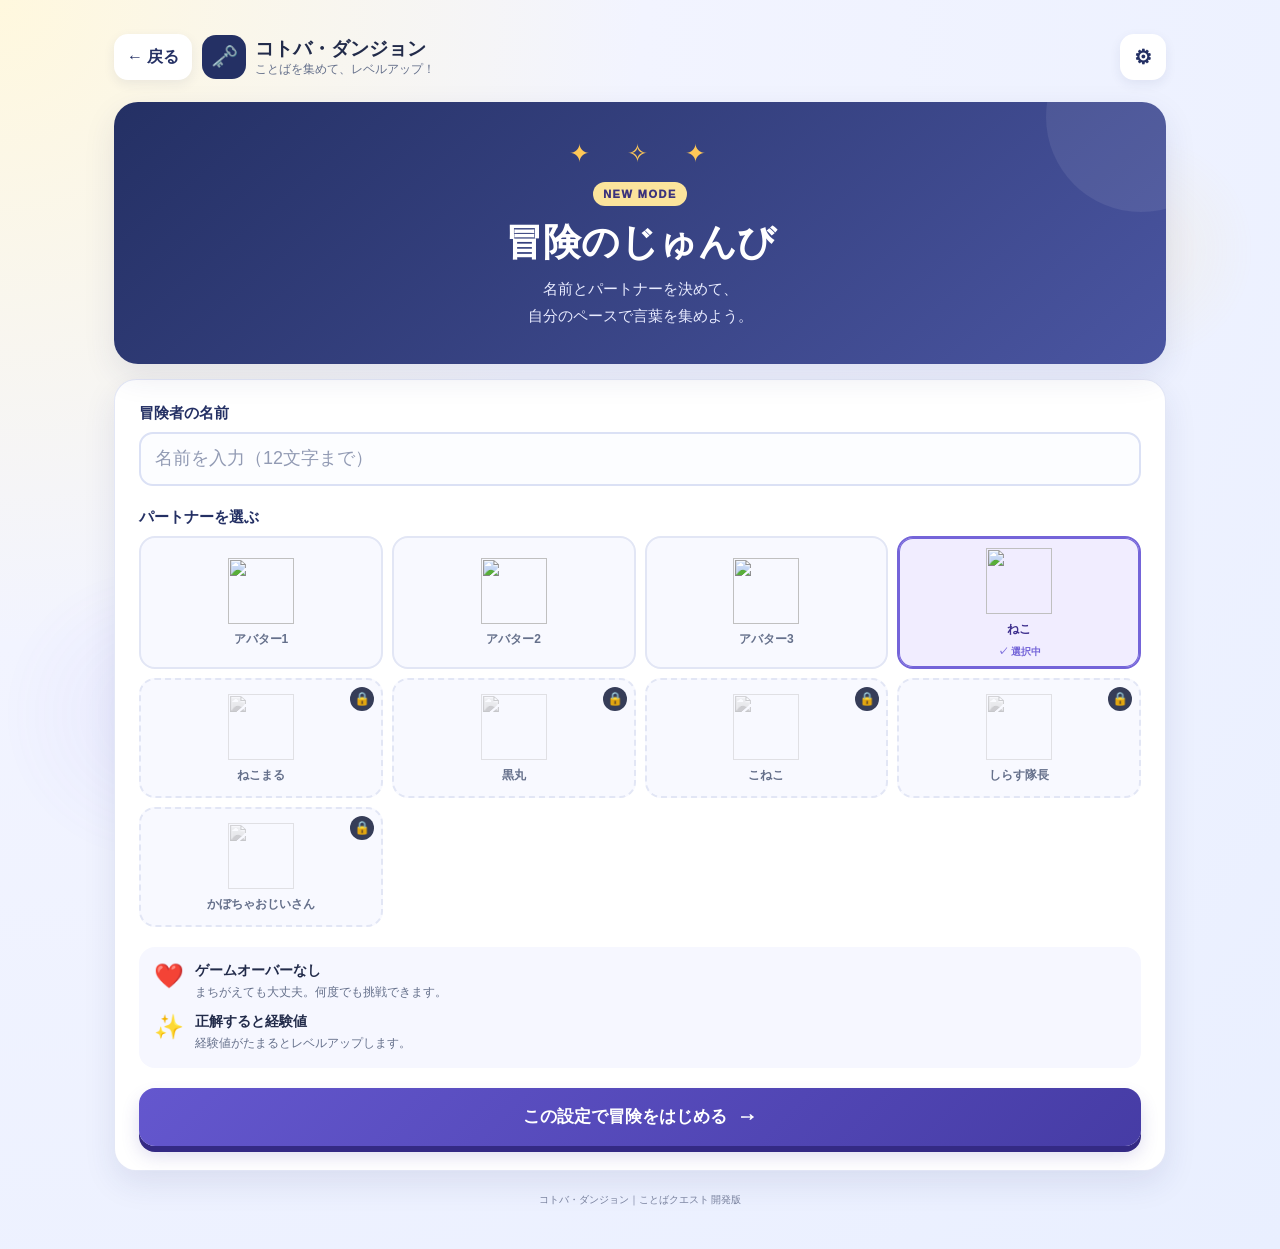
==== kotoba-dungeon.html @ f2257396 "Add files via upload" ====
<!DOCTYPE html>
<html lang="ja">
<head>
  <meta charset="UTF-8">
  <meta name="viewport" content="width=device-width, initial-scale=1, viewport-fit=cover">
  <meta name="theme-color" content="#243064">
  <title>ことばクエスト 開発版｜コトバ・ダンジョン</title>
  <link rel="stylesheet" href="kotoba-dungeon.css?v=74">
  <link rel="stylesheet" href="browser-responsive.css?v=74">
  <link rel="stylesheet" href="daily-streak.css?v=108">
</head>
<body>
</div>

  <main class="kd-app">
    <header class="kd-topbar">
      <button type="button" id="kdBackBtn" class="kd-back" aria-label="メイン画面へ戻る">← 戻る</button>
      <div class="kd-brand"><span class="kd-brand-icon">🗝️</span><div><strong>コトバ・ダンジョン</strong><small>ことばを集めて、レベルアップ！</small></div></div>
      <button type="button" id="kdSettingsTopBtn" class="kd-icon-button" aria-label="ルール設定">⚙</button>
    </header>

    <section id="kdSetupScreen" class="kd-screen" aria-labelledby="kdSetupTitle">
      <div class="kd-hero kd-hero-setup">
        <div class="kd-hero-stars" aria-hidden="true">✦　✧　✦</div>
        <span class="kd-pill">NEW MODE</span>
        <h1 id="kdSetupTitle">冒険のじゅんび</h1>
        <p>名前とパートナーを決めて、<br>自分のペースで言葉を集めよう。</p>
      </div>
      <div class="kd-card">
        <label class="kd-label" for="kdSetupName">冒険者の名前</label>
        <input id="kdSetupName" class="kd-text-input" type="text" maxlength="12" placeholder="名前を入力（12文字まで）" autocomplete="nickname">
        <div class="kd-label kd-label-spaced">パートナーを選ぶ</div>
        <div id="kdSetupAvatars" class="kd-avatar-grid" aria-label="アバター選択"></div>
        <div class="kd-rules-preview">
          <div><span>❤️</span><div><strong>ゲームオーバーなし</strong><small>まちがえても大丈夫。何度でも挑戦できます。</small></div></div>
          <div><span>✨</span><div><strong>正解すると経験値</strong><small>経験値がたまるとレベルアップします。</small></div></div>
        </div>
        <button type="button" id="kdBeginSetupBtn" class="kd-primary-button">この設定で冒険をはじめる <span>→</span></button>
      </div>
    </section>

    <section id="kdHomeScreen" class="kd-screen kd-hidden" aria-labelledby="kdHomeTitle">
      <section class="kd-profile-hero">
        <div class="kd-profile-avatar-wrap"><img id="kdHomeAvatar" class="kd-profile-avatar" alt="選択中のアバター"><span id="kdHomeOutfit" class="kd-avatar-outfit" aria-label="着せ替えなし"></span></div>
        <div class="kd-profile-info">
          <div class="kd-eyebrow">YOUR PARTNER</div>
          <h1 id="kdHomeTitle"><span id="kdHomeName">冒険者</span> さん</h1>
          <div class="kd-level-line"><span class="kd-level-badge" id="kdHomeLevel">Lv.1</span><span id="kdHomeRank" class="kd-rank">ことばのたまご</span></div>
          <div class="kd-exp-label"><span>レベル経験値</span><strong id="kdHomeExpText">0 / 50 EXP</strong></div>
          <div class="kd-exp-track"><div id="kdHomeExpBar" class="kd-exp-bar"></div></div>
          <small class="kd-total-exp">累計経験値 <b id="kdHomeTotalExp">0</b> EXP</small>
        </div>
      </section>

      <section class="kd-collectibles-card" aria-label="メダルとガチャ">
        <div class="kd-medal-summary">
          <div class="kd-medal-emblem" aria-hidden="true">🏅</div>
          <div class="kd-medal-text"><strong>メダル <span id="kdHomeMedals">0</span>枚</strong><small>全問正解で5枚、1問以上正解で1枚、全問不正解は0枚。</small></div>
          <div class="kd-medal-next" id="kdMedalNextText">あと5枚でガチャ！</div>
        </div>
        <div class="kd-medal-progress" aria-label="メダルガチャまでの進み具合">
          <div class="kd-medal-progress-label"><span>🎰 ガチャゲージ</span><strong id="kdMedalProgressLabel">0 / 5 枚</strong></div>
          <div id="kdMedalSlots" class="kd-medal-slots" role="img" aria-label="メダル5枚でガチャ1回">
            <span class="kd-medal-slot" aria-hidden="true">🏅</span><span class="kd-medal-slot" aria-hidden="true">🏅</span><span class="kd-medal-slot" aria-hidden="true">🏅</span><span class="kd-medal-slot" aria-hidden="true">🏅</span><span class="kd-medal-slot" aria-hidden="true">🏅</span>
          </div>
          <small class="kd-medal-progress-note">冒険クリアでメダルを集めよう！5枚で新しい仲間・着せ替えをゲット</small>
        </div>
        <div class="kd-collectibles-actions">
          <button type="button" id="kdOpenCollectionBtn" class="kd-secondary-button">🎒 アバター・着せ替え</button>
          <button type="button" id="kdGachaBtn" class="kd-gacha-button">🎁 メダル5枚でガチャ</button>
        </div>
      </section>

      <section class="kd-next-task-card">
        <div class="kd-card-topline"><span class="kd-section-tag">TODAY'S QUEST</span><span id="kdTaskLevelTag" class="kd-mini-badge">Lv.1〜2</span></div>
        <h2 id="kdTaskTitle">絵を見て、ことばを選ぼう</h2>
        <p id="kdTaskDescription">絵やマークを見て、合う言葉を選びます。</p>
        <div class="kd-task-benefits"><span>⭐ 正解で EXP +10</span><span>🎁 クリアボーナス +10</span></div>
        <button type="button" id="kdStartChallengeBtn" class="kd-primary-button kd-start-button">ダンジョンに挑戦 <span>▶</span></button>

      </section>

      <section class="kd-stats-grid">
        <div class="kd-stat-card"><span>🏆</span><strong id="kdHomeClears">0</strong><small>クリア回数</small></div>
        <div class="kd-stat-card"><span>✅</span><strong id="kdHomeCorrectRate">—</strong><small>平均正答率</small></div>
        <div class="kd-stat-card"><span>🌱</span><strong id="kdHomeBestLevel">1</strong><small>現在のレベル</small></div>
      </section>

      <div class="kd-home-actions">
        <button type="button" id="kdOpenSettingsBtn" class="kd-secondary-button">👤 名前・アバター・ルール設定</button>
        <button type="button" id="kdShowHistoryBtn" class="kd-secondary-button">📚 さいきんの冒険</button>
      </div>

      <section id="kdCollectionPanel" class="kd-card kd-collection-panel kd-hidden" aria-labelledby="kdCollectionTitle">
        <div class="kd-card-heading"><h2 id="kdCollectionTitle">🎒 コレクション</h2><button type="button" id="kdCloseCollectionBtn" class="kd-small-button">閉じる</button></div>
        <p class="kd-collection-help">持っているアバターや着せ替えを選ぶと、すぐに装備できます。</p>
        <h3 class="kd-collection-heading">アバター</h3><div id="kdCollectionAvatars" class="kd-collection-grid"></div>
        <h3 class="kd-collection-heading">着せ替え</h3><div id="kdCollectionOutfits" class="kd-outfit-grid"></div>
      </section>

      <section id="kdHistoryPanel" class="kd-card kd-hidden">
        <div class="kd-card-heading"><h2>さいきんの冒険</h2><button type="button" id="kdCloseHistoryBtn" class="kd-small-button">閉じる</button></div>
        <div id="kdHistoryList" class="kd-history-list"></div>
      </section>
    </section>

    <section id="kdSettingsScreen" class="kd-screen kd-hidden" aria-labelledby="kdSettingsTitle">
      <div class="kd-page-heading"><span class="kd-heading-icon">⚙️</span><div><h1 id="kdSettingsTitle">プロフィール・ルール設定</h1><p>いつでも変更できます。</p></div></div>
      <div class="kd-card">
        <label class="kd-label" for="kdSettingsName">冒険者の名前</label>
        <input id="kdSettingsName" class="kd-text-input" type="text" maxlength="12" placeholder="名前を入力（12文字まで）" autocomplete="nickname">
        <div class="kd-label kd-label-spaced">パートナーを変更</div>
        <div id="kdSettingsAvatars" class="kd-avatar-grid" aria-label="アバター変更"></div>
      </div>
      <div class="kd-card">
        <div class="kd-card-heading"><h2>🎮 ルール設定</h2><span class="kd-soft-badge">自分に合う設定</span></div>
        <label class="kd-setting-row" for="kdQuestionCount"><span><strong>1回の問題数</strong><small>体調や集中力に合わせて選べます。</small></span><select id="kdQuestionCount" class="kd-select"><option value="5">5問</option><option value="10">10問</option></select></label>
        <label class="kd-setting-row" for="kdAutoRead"><span><strong>問題を自動で読み上げる</strong><small>問題が出ると音声で読みます。</small></span><input id="kdAutoRead" class="kd-toggle" type="checkbox"></label>
        <label class="kd-setting-row" for="kdShowHints"><span><strong>ヒントボタンを表示する</strong><small>困ったときにヒントを見られます。</small></span><input id="kdShowHints" class="kd-toggle" type="checkbox" checked></label>
        <p class="kd-rule-note">まちがえても経験値は減りません。時間制限・HP・ゲームオーバーはありません。</p>
        <button type="button" id="kdSaveSettingsBtn" class="kd-primary-button">設定を保存する</button>
        <button type="button" id="kdCancelSettingsBtn" class="kd-secondary-button">もどる</button>
      </div>
      <div class="kd-card kd-danger-card">
        <h2>🔄 最初からやり直す</h2>
        <p>このモードの名前、アバター、レベル、経験値、クリア記録、ルール設定を初期化します。ほかのトレーニングの記録は削除されません。</p>
        <button type="button" id="kdResetBtn" class="kd-danger-button">コトバ・ダンジョンのデータを初期化</button>
      </div>
    </section>

    <section id="kdChallengeScreen" class="kd-screen kd-hidden" aria-labelledby="kdChallengeTitle">
      <div class="kd-challenge-top">
        
        <div class="kd-challenge-level" id="kdChallengeLevel">Lv.1 の課題</div>
        <div class="kd-challenge-progress"><span id="kdQuestionPosition">1 / 5</span><div class="kd-question-track"><div id="kdQuestionBar"></div></div></div>
      </div>
      <div class="kd-card kd-question-card">
        <div class="kd-question-topic"><span id="kdQuestionType">ことばをえらぶ</span><button type="button" id="kdSpeakQuestionBtn" class="kd-speak-button" aria-label="問題を読み上げる">🔊 聞く</button></div>
        <div id="kdQuestionContext" class="kd-question-context kd-hidden"></div>
        <h1 id="kdChallengeTitle" class="kd-question-prompt">問題がここに表示されます。</h1>
        <div id="kdQuestionVisual" class="kd-question-visual kd-hidden"></div>
        <p id="kdQuestionInstruction" class="kd-question-instruction">合う答えを選んでください。</p>
        <div id="kdChoiceArea" class="kd-choice-area"></div>
        <form id="kdInputForm" class="kd-input-form kd-hidden">
          <label class="kd-label" for="kdAnswerInput">答えを入力してください</label>
          <input id="kdAnswerInput" class="kd-text-input kd-answer-input" type="text" maxlength="60" placeholder="答えを入力" autocomplete="off">
          <button type="submit" class="kd-primary-button">この答えにする ✓</button>
        </form>
        <div id="kdMicPanel" class="kd-mic-panel kd-hidden"><button type="button" id="kdMicAnswerBtn" class="kd-mic-button">🎙️ マイクで答える</button><p id="kdMicStatus" aria-live="polite">マイクボタンを押してから答えてください。</p></div>
        <button type="button" id="kdHintBtn" class="kd-hint-button">💡 ヒントを見る</button>
        <div id="kdHintText" class="kd-hint-text kd-hidden"></div>
        <div id="kdAnswerFeedback" class="kd-answer-feedback" aria-live="polite"></div>
        <button type="button" id="kdNextQuestionBtn" class="kd-primary-button kd-hidden">つぎの問題へ →</button>
      </div>
      <p class="kd-soft-reminder">あせらなくて大丈夫。自分のペースで進みましょう。</p>
    </section>

    <section id="kdResultScreen" class="kd-screen kd-hidden" aria-labelledby="kdResultTitle">
      <div class="kd-result-hero"><div class="kd-result-confetti" aria-hidden="true">✦ ✧ ✦ ✧ ✦</div><div id="kdResultIcon" class="kd-result-icon">🎉</div><span class="kd-pill">QUEST CLEAR</span><h1 id="kdResultTitle">冒険クリア！</h1><p id="kdResultMessage">最後までよくがんばりました。</p></div>
      <div id="kdResultQuestionDetails" class="question-result-details" aria-label="問題別結果"></div>
      <div class="kd-card kd-result-card">
        <div class="kd-result-score"><strong id="kdResultCorrect">0 / 5</strong><span>正解数</span></div>
        <div class="kd-result-accuracy"><div class="kd-result-accuracy-track"><div id="kdResultAccuracyBar"></div></div><strong id="kdResultAccuracy">正答率 0%</strong></div>
        <div class="kd-exp-earned"><span>✨ 今回獲得した経験値</span><strong id="kdResultExp">+10 EXP</strong></div>
        <div class="kd-result-medal-earned"><div><strong>🏅 クリアメダル</strong><small id="kdResultMedalBalance">全問題クリアで5枚獲得</small></div><strong id="kdResultMedal">+5枚</strong></div>
        <div id="kdResultLevelChange" class="kd-level-change"></div>
        <div id="kdResultDailyStreak" class="daily-streak-slot"></div>
        <button type="button" id="kdResultContinueBtn" class="kd-primary-button">冒険のつづきへ →</button>
        <button type="button" id="kdResultAgainBtn" class="kd-secondary-button">もう一度挑戦</button>
      </div>
    </section>

    <div id="kdLevelUpOverlay" class="kd-levelup-overlay kd-hidden" role="dialog" aria-modal="true" aria-labelledby="kdLevelUpTitle">
      <div class="kd-levelup-card"><img src="images/ivent/LVUP_01.png" alt="レベルアップ"><div class="kd-levelup-glow" aria-hidden="true">✦</div><h2 id="kdLevelUpTitle">レベルアップ！</h2><p id="kdLevelUpText">Lv.1 → Lv.2</p><p class="kd-levelup-sub">ことばの力がアップしました！</p><button type="button" id="kdLevelUpCloseBtn" class="kd-primary-button">やったね！</button></div>
    </div>


    <div id="kdBonusEventOverlay" class="kd-bonus-event-overlay kd-hidden" role="dialog" aria-modal="true" aria-labelledby="kdBonusEventTitle">
      <div class="kd-bonus-event-card">
        <div class="kd-bonus-event-rays" aria-hidden="true">✦　✨　🌟　✨　✦</div>
        <span class="kd-bonus-event-badge">RARE EVENT</span>
        <h2 id="kdBonusEventTitle">🌟 ボーナスステージ出現！</h2>
        <p>冒険の途中で、特別なステージを発見しました。<br><strong>全問正解で5枚、1問以上正解で1枚を獲得！</strong></p>
        <div class="kd-bonus-event-note">今挑戦しても、今回は見送っても大丈夫です。</div>
        <button type="button" id="kdBonusEventStartBtn" class="kd-primary-button">ボーナスに挑戦する！</button>
        <button type="button" id="kdBonusEventLaterBtn" class="kd-secondary-button">今回は見送る</button>
      </div>
    </div>

    <div id="kdGachaOverlay" class="kd-gacha-overlay kd-hidden" role="dialog" aria-modal="true" aria-labelledby="kdGachaTitle">
      <div id="kdGachaDialog" class="kd-gacha-dialog">
        <div class="kd-gacha-rays" aria-hidden="true">✦ ✧ ✦ ✧ ✦</div>
        <span class="kd-pill">MEDAL GACHA</span>
        <span id="kdGachaRarityBadge" class="kd-gacha-rarity-badge">✨ NEW ITEM</span>
        <h2 id="kdGachaTitle">ガチャの結果！</h2>
        <div id="kdGachaRewardVisual" class="kd-gacha-reward-visual"><span>🎁</span></div>
        <strong id="kdGachaRewardName" class="kd-gacha-reward-name">新しいアイテム</strong>
        <p id="kdGachaRewardDescription" class="kd-gacha-reward-description">新しい仲間がコレクションに加わりました。</p>
        <button type="button" id="kdGachaEquipBtn" class="kd-primary-button">装備する</button>
        <button type="button" id="kdGachaCloseBtn" class="kd-secondary-button">あとで装備する</button>
      </div>
    </div>

    <div id="kdToast" class="kd-toast" aria-live="polite"></div>
    <footer class="kd-footer">コトバ・ダンジョン｜ことばクエスト 開発版</footer>
  </main>
  <audio id="kdBgmAudio" preload="auto" loop playsinline src="sounds/user-bgm.mp3" style="display:none"></audio>
  <script src="daily-streak.js?v=108"></script>
  <script src="user-profile.js?v=veta2"></script>
  <script src="adaptive-learning.js?v=veta1"></script>
  <script src="unified-learning-veta1.js?v=veta2"></script>
  <script src="kotoba-sound-pack-v2.js?v=2"></script>
  <script src="kotoba-dungeon.js?v=veta2"></script>
</body>
</html>
---- kotoba-dungeon.css ----
:root{--navy:#243064;--navy2:#35468b;--gold:#ffc857;--gold-dark:#986118;--purple:#7464d9;--pale:#f1f4ff;--ink:#222b4a;--muted:#65708b;--line:#e2e6f3;--green:#16794d;--red:#b9384b;--shadow:0 12px 32px rgba(38,51,106,.10)}
*{box-sizing:border-box}html{min-height:100%;background:#edf1ff}body{margin:0;min-height:100vh;font-family:-apple-system,BlinkMacSystemFont,"Noto Sans JP","Yu Gothic",sans-serif;background:radial-gradient(circle at top left,#fff8de 0,#f2f4ff 36%,#e9efff 100%);color:var(--ink);-webkit-tap-highlight-color:transparent}button,input,select{font:inherit}button{cursor:pointer;touch-action:manipulation}button:focus-visible,input:focus-visible,select:focus-visible{outline:3px solid #ffbf44;outline-offset:3px}.kd-app{width:100%;max-width:850px;margin:0 auto;padding:env(safe-area-inset-top) 14px calc(22px + env(safe-area-inset-bottom))}.kd-topbar{display:flex;align-items:center;gap:10px;padding:10px 0 16px}.kd-back,.kd-icon-button,.kd-small-button{border:0;background:#fff;color:var(--navy);box-shadow:0 4px 12px rgba(38,51,106,.08);border-radius:14px;min-height:46px;padding:9px 13px;font-weight:900}.kd-brand{display:flex;align-items:center;gap:9px;flex:1;min-width:0}.kd-brand-icon{display:grid;place-items:center;width:44px;height:44px;background:var(--navy);border-radius:14px;color:#fff;font-size:22px}.kd-brand strong{display:block;font-size:16px;line-height:1.35}.kd-brand small{display:block;color:var(--muted);font-size:11px}.kd-icon-button{width:46px;font-size:20px}.kd-screen{animation:kdFadeIn .22s ease both}.kd-hidden{display:none!important}@keyframes kdFadeIn{from{opacity:0;transform:translateY(5px)}to{opacity:1;transform:translateY(0)}}.kd-hero{position:relative;overflow:hidden;border-radius:24px;padding:28px 22px 30px;background:linear-gradient(140deg,var(--navy),#4a55a1);color:#fff;text-align:center;box-shadow:var(--shadow)}.kd-hero:before,.kd-profile-hero:before{content:"";position:absolute;width:190px;height:190px;border-radius:50%;right:-70px;top:-80px;background:rgba(255,255,255,.08)}.kd-hero-stars{font-size:25px;color:var(--gold);letter-spacing:6px;margin-bottom:12px}.kd-pill{display:inline-block;font-size:11px;font-weight:1000;letter-spacing:1.5px;padding:6px 10px;border-radius:99px;color:#3b337c;background:#fbe49c}.kd-hero h1{font-size:clamp(27px,6vw,38px);margin:13px 0 8px;line-height:1.25}.kd-hero p{margin:0;line-height:1.8;color:#e8ebff;font-size:15px}.kd-card{background:#fff;border:1px solid rgba(220,226,244,.8);border-radius:22px;padding:20px;margin:15px 0;box-shadow:var(--shadow)}.kd-label{display:block;color:var(--navy);font-weight:900;font-size:15px;margin-bottom:9px}.kd-label-spaced{margin-top:22px}.kd-text-input{display:block;width:100%;min-height:54px;border:2px solid #dbe1f5;border-radius:14px;padding:12px 14px;font-size:18px;color:var(--ink);background:#fcfdff}.kd-text-input::placeholder{color:#929bb4}.kd-avatar-grid{display:grid;grid-template-columns:repeat(4,minmax(0,1fr));gap:9px}.kd-avatar-option{border:2px solid #e2e6f5;background:#f8f9ff;border-radius:16px;min-height:120px;padding:10px 5px 8px;display:flex;flex-direction:column;align-items:center;justify-content:center;gap:7px;color:var(--muted)}.kd-avatar-option img{width:66px;height:66px;object-fit:contain}.kd-avatar-option span{font-size:12px;font-weight:900}.kd-avatar-option.is-selected{border-color:var(--purple);background:#f1edff;color:#40318f;box-shadow:inset 0 0 0 1px var(--purple)}.kd-avatar-option.is-selected:after{content:"✓ 選択中";color:var(--purple);font-size:10px;font-weight:1000}.kd-rules-preview{display:grid;gap:12px;background:#f6f7ff;border-radius:16px;padding:15px;margin:20px 0}.kd-rules-preview>div{display:flex;gap:11px;align-items:flex-start}.kd-rules-preview>div>span{font-size:24px}.kd-rules-preview strong{display:block;font-size:14px}.kd-rules-preview small{display:block;font-size:12px;line-height:1.55;color:var(--muted);margin-top:3px}.kd-primary-button,.kd-secondary-button,.kd-danger-button{display:flex;align-items:center;justify-content:center;gap:10px;width:100%;min-height:58px;padding:14px 16px;border:0;border-radius:16px;font-weight:1000;font-size:17px;text-align:center}.kd-primary-button{background:linear-gradient(135deg,#6457ce,#463ca5);color:#fff;box-shadow:0 6px 0 #342a84,0 10px 18px rgba(70,60,165,.18)}.kd-primary-button:active{transform:translateY(2px);box-shadow:0 3px 0 #342a84}.kd-primary-button span{font-size:20px}.kd-secondary-button{background:#f0f2fc;color:var(--navy);margin-top:10px;border:1px solid #e1e5f7}.kd-danger-button{background:#fff0f1;border:1px solid #f3c5cc;color:var(--red);font-size:15px}.kd-profile-hero{position:relative;display:flex;gap:15px;align-items:center;overflow:hidden;padding:20px;background:linear-gradient(125deg,#243064,#4b589f);border-radius:23px;color:#fff;box-shadow:var(--shadow)}.kd-profile-avatar-wrap{position:relative;z-index:1;flex:0 0 100px;height:100px;display:grid;place-items:center;background:#fff;border:4px solid #ffdc83;border-radius:24px}.kd-profile-avatar{width:86px;height:86px;object-fit:contain}.kd-profile-info{position:relative;z-index:1;flex:1;min-width:0}.kd-eyebrow{font-size:9px;letter-spacing:1.5px;color:#d3d9ff;font-weight:900}.kd-profile-info h1{font-size:clamp(18px,4vw,25px);margin:3px 0 7px;overflow-wrap:anywhere}.kd-level-line{display:flex;align-items:center;gap:8px;flex-wrap:wrap;margin:5px 0 10px}.kd-level-badge{background:var(--gold);color:#48351b;border-radius:99px;padding:5px 11px;font-size:13px;font-weight:1000}.kd-rank{font-size:11px;color:#e3e6ff;font-weight:800}.kd-exp-label{display:flex;justify-content:space-between;gap:8px;font-size:11px;color:#e6e9ff;margin:5px 0}.kd-exp-label strong{white-space:nowrap;color:#fff}.kd-exp-track,.kd-question-track,.kd-result-accuracy-track{height:9px;border-radius:99px;overflow:hidden;background:rgba(255,255,255,.25)}.kd-exp-bar{height:100%;width:0;background:linear-gradient(90deg,#ffd75a,#ffefaa);border-radius:99px;transition:width .5s ease}.kd-total-exp{display:block;font-size:10px;color:#e4e8ff;margin-top:5px}.kd-next-task-card{margin-top:15px;padding:22px;border-radius:22px;background:linear-gradient(145deg,#fff,#fffaf0);border:1px solid #efe3bf;box-shadow:var(--shadow)}.kd-card-topline{display:flex;justify-content:space-between;align-items:center;gap:10px}.kd-section-tag{font-size:10px;color:#81601c;font-weight:1000;letter-spacing:1.2px}.kd-mini-badge,.kd-soft-badge{font-size:11px;font-weight:900;background:#fff0bf;border-radius:99px;padding:5px 9px;color:#775516}.kd-next-task-card h2{font-size:22px;line-height:1.4;margin:14px 0 7px;color:#292f58}.kd-next-task-card p{font-size:14px;line-height:1.7;margin:0;color:var(--muted)}.kd-task-benefits{display:flex;flex-wrap:wrap;gap:7px;margin:15px 0 18px}.kd-task-benefits span{background:#f4f1ff;color:#4e438c;border-radius:99px;padding:7px 10px;font-size:11px;font-weight:900}.kd-start-button{min-height:66px;font-size:19px;background:linear-gradient(135deg,#f0a92f,#d87819);box-shadow:0 6px 0 #a95713,0 10px 18px rgba(190,112,21,.18)}.kd-start-button:active{box-shadow:0 3px 0 #a95713}.kd-stats-grid{display:grid;grid-template-columns:repeat(3,1fr);gap:9px;margin:13px 0}.kd-stat-card{padding:13px 7px;text-align:center;background:#fff;border:1px solid var(--line);border-radius:17px;box-shadow:0 5px 16px rgba(38,51,106,.05)}.kd-stat-card>span{font-size:21px;display:block}.kd-stat-card strong{display:block;color:var(--navy);font-size:21px;margin:4px 0}.kd-stat-card small{display:block;color:var(--muted);font-size:10px}.kd-home-actions{display:grid;gap:0}.kd-card-heading{display:flex;align-items:center;justify-content:space-between;gap:8px}.kd-card-heading h2{font-size:18px;margin:0}.kd-history-list{display:grid;gap:8px;margin-top:14px}.kd-history-item{display:flex;justify-content:space-between;gap:10px;border-radius:12px;padding:11px;background:#f6f7ff;font-size:12px}.kd-history-item strong{display:block}.kd-history-item small{color:var(--muted)}.kd-page-heading{display:flex;gap:12px;align-items:center;margin:8px 3px 15px}.kd-heading-icon{font-size:30px}.kd-page-heading h1{font-size:23px;margin:0 0 4px}.kd-page-heading p{margin:0;font-size:13px;color:var(--muted)}.kd-setting-row{display:flex;align-items:center;justify-content:space-between;gap:18px;padding:16px 0;border-bottom:1px solid #edf0fa}.kd-setting-row:last-of-type{border-bottom:0}.kd-setting-row strong{display:block;font-size:15px}.kd-setting-row small{display:block;color:var(--muted);font-size:12px;line-height:1.6;margin-top:3px}.kd-select{min-width:95px;min-height:46px;padding:8px 10px;background:#f7f8ff;border:2px solid #dce1f4;border-radius:12px;font-weight:900;color:var(--navy)}.kd-toggle{appearance:none;flex:0 0 52px;width:52px;height:31px;background:#cbd1e3;border-radius:99px;position:relative;transition:background .2s}.kd-toggle:before{content:"";position:absolute;left:4px;top:4px;width:23px;height:23px;border-radius:50%;background:#fff;box-shadow:0 2px 5px #0002;transition:transform .2s}.kd-toggle:checked{background:#6256c8}.kd-toggle:checked:before{transform:translateX(21px)}.kd-rule-note{background:#f3f5ff;padding:12px 14px;border-radius:13px;line-height:1.7;color:var(--muted);font-size:12px}.kd-danger-card{border-color:#f1d7db}.kd-danger-card h2{font-size:17px;margin-top:0}.kd-danger-card p{font-size:13px;color:var(--muted);line-height:1.65}.kd-challenge-top{display:grid;grid-template-columns:1fr;align-items:center;gap:10px;margin:0 0 13px}.kd-challenge-level{text-align:left;font-size:13px;font-weight:1000;color:var(--navy)}.kd-challenge-progress{grid-column:1/-1;display:flex;align-items:center;gap:12px;font-size:12px;font-weight:900;color:var(--muted)}.kd-question-track{flex:1;height:8px;background:#dfe4f5}.kd-question-track div{height:100%;background:linear-gradient(90deg,#5b50c1,#927af4);width:0;transition:width .25s}.kd-question-card{padding:20px 17px}.kd-question-topic{display:flex;align-items:center;justify-content:space-between;gap:10px}.kd-question-topic>span{font-size:12px;letter-spacing:.4px;background:#eeecff;color:#4c3fa0;border-radius:99px;padding:7px 11px;font-weight:1000}.kd-speak-button{border:1px solid #dce2f5;border-radius:12px;padding:8px 11px;background:#fff;color:var(--navy);font-size:13px;font-weight:900;min-height:42px}.kd-question-context{margin:17px 0 8px;padding:16px;background:#f6f7ff;border-left:4px solid #8b7bec;border-radius:12px;font-size:17px;line-height:1.9;white-space:pre-line}.kd-question-prompt{font-size:clamp(21px,5vw,28px);line-height:1.55;margin:20px 0 10px;text-align:center;overflow-wrap:anywhere}.kd-question-visual{display:grid;place-items:center;min-height:88px;margin:8px 0;font-size:62px}.kd-question-instruction{text-align:center;color:var(--muted);font-size:13px;margin:0 0 17px}.kd-choice-area{display:grid;grid-template-columns:1fr 1fr;gap:10px}.kd-choice-button{min-height:76px;padding:13px 9px;border-radius:15px;border:2px solid #e0e5f4;background:#f8f9ff;color:var(--ink);font-size:17px;font-weight:900;line-height:1.45;overflow-wrap:anywhere}.kd-choice-button:active{transform:scale(.98)}.kd-choice-button.is-correct{border-color:#36a56d;background:#e6f8ed;color:#14603a}.kd-choice-button.is-wrong{border-color:#e17b88;background:#fff0f1;color:#9d2f3e}.kd-choice-button:disabled{opacity:1}.kd-input-form{display:grid;gap:10px}.kd-answer-input{text-align:center;font-size:21px;min-height:60px}.kd-hint-button{display:block;margin:14px auto 0;padding:10px 14px;border:1px solid #ecdba6;background:#fff8d9;border-radius:12px;color:#775719;font-weight:900;min-height:45px}.kd-hint-text{margin:10px 0;padding:12px 14px;background:#fff9e0;border:1px solid #f2e1a5;border-radius:12px;font-size:14px;line-height:1.7;color:#6c571a}.kd-answer-feedback{margin-top:13px;text-align:center;font-size:17px;font-weight:1000;line-height:1.65;min-height:0}.kd-answer-feedback.good{color:var(--green);padding:8px}.kd-answer-feedback.retry{color:#9a5934;padding:8px}.kd-next-question{margin-top:12px}.kd-soft-reminder{text-align:center;color:var(--muted);font-size:12px}.kd-result-hero{text-align:center;position:relative;overflow:hidden;padding:28px 15px;border-radius:24px;background:linear-gradient(140deg,#27336d,#544eb1);color:#fff}.kd-result-confetti{color:#ffdb71;letter-spacing:8px;font-size:20px}.kd-result-icon{font-size:52px;margin:8px 0}.kd-result-hero h1{font-size:29px;margin:12px 0 7px}.kd-result-hero p{color:#e3e7ff;font-size:14px;line-height:1.6;margin:0}.kd-result-card{margin-top:14px}.kd-result-score{text-align:center;padding:7px 0 12px}.kd-result-score strong{display:block;font-size:39px;color:var(--navy)}.kd-result-score span{color:var(--muted);font-size:12px}.kd-result-accuracy{display:flex;align-items:center;gap:12px;font-size:13px;color:var(--navy);margin:5px 0 18px}.kd-result-accuracy-track{flex:1;background:#edf0fb}.kd-result-accuracy-track div{height:100%;width:0;background:#35a96f;border-radius:99px}.kd-exp-earned{display:flex;justify-content:space-between;align-items:center;gap:10px;padding:15px;background:#fff6d9;border:1px solid #f4e4b2;border-radius:14px;color:#75551b;font-size:13px}.kd-exp-earned strong{font-size:20px;white-space:nowrap}.kd-level-change{text-align:center;font-size:14px;font-weight:900;color:var(--purple);margin:14px 0}.kd-result-card .kd-secondary-button{margin-top:12px}.kd-levelup-overlay{position:fixed;inset:0;z-index:1000;display:grid;place-items:center;padding:20px;background:rgba(18,24,59,.76);backdrop-filter:blur(5px)}.kd-levelup-card{position:relative;overflow:hidden;width:min(440px,100%);padding:24px 20px 22px;text-align:center;border-radius:25px;background:linear-gradient(160deg,#fffdf1,#fff);border:3px solid #ffdb7a;box-shadow:0 24px 80px #111b4f66}.kd-levelup-card img{display:block;position:relative;z-index:1;width:min(290px,85%);height:115px;object-fit:contain;margin:0 auto}.kd-levelup-glow{position:absolute;top:25px;left:0;right:0;color:#ffd15b;font-size:110px;opacity:.25;animation:kdPulse 1.5s ease-in-out infinite}@keyframes kdPulse{50%{transform:scale(1.2);opacity:.45}}.kd-levelup-card h2{position:relative;color:#5b45b0;font-size:29px;margin:8px 0}.kd-levelup-card p{font-size:20px;font-weight:1000;color:var(--navy);margin:8px}.kd-levelup-card .kd-levelup-sub{font-size:13px;color:var(--muted);font-weight:700;margin:10px 0 18px}.kd-toast{position:fixed;left:50%;bottom:calc(24px + env(safe-area-inset-bottom));z-index:1200;transform:translate(-50%,20px);opacity:0;pointer-events:none;max-width:90vw;padding:11px 17px;border-radius:99px;background:#222b4a;color:#fff;font-size:13px;font-weight:900;box-shadow:var(--shadow);transition:all .2s}.kd-toast.is-visible{opacity:1;transform:translate(-50%,0)}.kd-footer{text-align:center;font-size:10px;color:#78819d;margin:22px 0 0}
@media(min-width:700px){.kd-app{padding-left:22px;padding-right:22px}.kd-hero-setup{padding:35px}.kd-card{padding:24px}.kd-choice-button{min-height:88px;font-size:19px}.kd-question-card{padding:26px}.kd-profile-hero{padding:24px}.kd-profile-avatar-wrap{flex-basis:115px;height:115px}.kd-profile-avatar{width:98px;height:98px}}
@media(max-width:390px){.kd-app{padding-left:10px;padding-right:10px}.kd-topbar{gap:7px}.kd-back{padding:8px 9px;font-size:12px;min-height:43px}.kd-brand-icon{width:38px;height:38px}.kd-brand strong{font-size:13px}.kd-brand small{font-size:9px}.kd-icon-button{width:42px;min-height:43px}.kd-profile-hero{gap:10px;padding:15px}.kd-profile-avatar-wrap{flex-basis:78px;height:78px;border-radius:18px}.kd-profile-avatar{width:68px;height:68px}.kd-profile-info h1{font-size:18px}.kd-avatar-option{min-height:105px}.kd-avatar-option img{width:56px;height:56px}.kd-question-card{padding:15px 12px}.kd-choice-area{gap:8px}.kd-choice-button{font-size:15px;min-height:74px;padding:10px 5px}.kd-question-prompt{font-size:21px}}
@media(prefers-reduced-motion:reduce){*,*:before,*:after{animation-duration:.01ms!important;animation-iteration-count:1!important;scroll-behavior:auto!important;transition-duration:.01ms!important}}


/* Ver.70: avatar showcase, medal rewards, gacha and costume collection */
.kd-profile-hero{gap:20px;padding:22px 24px}
.kd-profile-avatar-wrap{flex-basis:142px;height:142px;border-radius:30px;overflow:visible;box-shadow:0 0 0 6px rgba(255,220,131,.18),0 12px 28px rgba(8,14,45,.28);animation:kdAvatarFloat 3.2s ease-in-out infinite}
.kd-profile-avatar{width:128px;height:128px;animation:kdAvatarBreathe 2.8s ease-in-out infinite;transform-origin:50% 75%;filter:drop-shadow(0 5px 3px rgba(30,36,65,.14))}
.kd-avatar-outfit{display:none;position:absolute;z-index:4;right:-17px;top:-18px;min-width:42px;height:42px;padding:3px;border-radius:50%;align-items:center;justify-content:center;background:linear-gradient(140deg,#fff4c7,#f3bd48);border:2px solid #fff;box-shadow:0 5px 13px #171f4b33;font-size:25px;animation:kdOutfitPop .5s cubic-bezier(.2,1.4,.4,1) both}
.kd-avatar-outfit.is-visible{display:flex}
@keyframes kdAvatarFloat{0%,100%{transform:translateY(0) rotate(-1deg)}50%{transform:translateY(-7px) rotate(1.5deg)}}
@keyframes kdAvatarBreathe{0%,100%{transform:scale(1) rotate(0)}45%{transform:scale(1.035) rotate(-1.5deg)}70%{transform:scale(1.015) rotate(1deg)}}
@keyframes kdOutfitPop{from{transform:scale(.2) rotate(-25deg);opacity:0}to{transform:scale(1) rotate(0);opacity:1}}
.kd-collectibles-card{margin:14px 0;padding:16px 18px;border-radius:20px;background:linear-gradient(135deg,#fff7db,#fff,#f2efff);border:1px solid #efdc9d;box-shadow:var(--shadow)}
.kd-medal-summary{display:flex;align-items:center;gap:13px;flex-wrap:wrap}
.kd-medal-emblem{width:55px;height:55px;display:grid;place-items:center;border-radius:17px;background:linear-gradient(145deg,#ffeaa0,#edae2c);font-size:31px;box-shadow:inset 0 0 0 2px #fff8d9,0 5px 14px #b7792530}
.kd-medal-text{display:flex;flex-direction:column;gap:4px;flex:1;min-width:150px}.kd-medal-text strong{font-size:20px;color:#554018}.kd-medal-text strong span{font-size:27px;color:#a96a06}.kd-medal-text small{font-size:11px;color:#806a48;line-height:1.5}
.kd-medal-next{font-size:12px;font-weight:1000;color:#77551b;background:#ffefba;padding:8px 10px;border-radius:999px}
.kd-collectibles-actions{display:grid;grid-template-columns:1fr 1fr;gap:10px;margin-top:13px}.kd-collectibles-actions .kd-secondary-button,.kd-collectibles-actions .kd-gacha-button{margin:0;min-height:52px;font-size:14px}
.kd-gacha-button{width:100%;display:flex;align-items:center;justify-content:center;gap:8px;padding:12px;border:0;border-radius:15px;background:linear-gradient(135deg,#efb93b,#d78120);box-shadow:0 4px 0 #a65b16;color:#fff;font-weight:1000;font-size:16px;cursor:pointer}.kd-gacha-button:active{transform:translateY(2px);box-shadow:0 2px 0 #a65b16}.kd-gacha-button:disabled{filter:grayscale(.4);opacity:.6;box-shadow:none;cursor:not-allowed}
.kd-collection-panel{border:2px solid #e8d49b;background:linear-gradient(180deg,#fffdf4,#fff)}.kd-collection-help{font-size:13px;line-height:1.7;color:var(--muted)}.kd-collection-heading{margin:18px 0 9px;font-size:15px;color:var(--navy)}
.kd-collection-grid{display:grid;grid-template-columns:repeat(3,minmax(0,1fr));gap:9px}.kd-collection-item{position:relative;min-height:120px;display:flex;flex-direction:column;align-items:center;justify-content:center;gap:5px;padding:9px 5px;background:#f7f8ff;border:2px solid #dfe4f4;border-radius:15px;color:var(--ink);font-weight:900;cursor:pointer}.kd-collection-item img{width:72px;height:72px;object-fit:contain;animation:kdAvatarFloat 3.5s ease-in-out infinite}.kd-collection-item span{font-size:12px;text-align:center}.kd-collection-item small{font-size:10px;color:var(--muted)}.kd-collection-item.is-equipped{border-color:#e5ad34;background:#fff7d8;box-shadow:inset 0 0 0 1px #e5ad34}.kd-collection-item.is-equipped:after{content:'装備中';position:absolute;top:5px;right:5px;font-size:9px;background:#e5ad34;color:#fff;border-radius:99px;padding:3px 5px}.kd-collection-item.is-locked{opacity:.55;filter:grayscale(.8)}
.kd-outfit-grid{display:grid;grid-template-columns:repeat(4,minmax(0,1fr));gap:8px}.kd-outfit-item{min-height:95px;display:flex;flex-direction:column;align-items:center;justify-content:center;gap:5px;border:2px solid #e0e5f4;border-radius:14px;background:#fafaff;color:var(--ink);font-weight:900;cursor:pointer}.kd-outfit-item .kd-outfit-icon{font-size:30px;line-height:1.2}.kd-outfit-item span:last-child{font-size:11px}.kd-outfit-item.is-equipped{border-color:#e5ad34;background:#fff7d8}.kd-outfit-none{font-size:12px!important;color:var(--muted)}
.kd-avatar-option{position:relative}.kd-avatar-option.is-locked img{filter:grayscale(1);opacity:.42}.kd-avatar-option .kd-avatar-lock{position:absolute;top:7px;right:7px;border-radius:50%;width:24px;height:24px;display:grid;place-items:center;background:#363d58;color:#fff;font-size:13px}.kd-avatar-option.is-locked{border-style:dashed}
.kd-result-medal-earned{display:flex;align-items:center;justify-content:space-between;gap:10px;margin-top:11px;padding:15px;border-radius:15px;background:linear-gradient(120deg,#fff4c7,#ffe49a);border:1px solid #e8be52;color:#66470e}.kd-result-medal-earned strong{font-size:20px;white-space:nowrap}.kd-result-medal-earned small{display:block;font-size:11px;margin-top:3px;color:#806a35}
.kd-gacha-overlay{position:fixed;inset:0;z-index:1100;display:grid;place-items:center;padding:18px;background:rgba(16,22,58,.8);backdrop-filter:blur(7px)}.kd-gacha-overlay.kd-hidden{display:none}.kd-gacha-dialog{position:relative;overflow:hidden;width:min(460px,100%);max-height:90dvh;overflow-y:auto;padding:25px 22px 22px;border-radius:28px;text-align:center;background:radial-gradient(circle at 50% 5%,#fff4c8,#fff 42%,#f4f1ff);border:3px solid #f2ca55;box-shadow:0 25px 90px #0005;animation:kdGachaAppear .5s cubic-bezier(.2,1.35,.35,1)}.kd-gacha-rays{font-size:24px;color:#e5ad34;letter-spacing:8px;animation:kdPulse 1.7s ease-in-out infinite}.kd-gacha-dialog h2{margin:10px 0 14px;color:#5945ad;font-size:26px}.kd-gacha-reward-visual{position:relative;display:grid;place-items:center;min-height:180px;margin:0 auto 10px}.kd-gacha-reward-visual img{width:min(190px,60vw);height:180px;object-fit:contain;filter:drop-shadow(0 10px 9px #1d285322);animation:kdAvatarFloat 2.8s ease-in-out infinite}.kd-gacha-reward-visual .kd-reward-icon{font-size:82px;display:grid;place-items:center;width:155px;height:155px;background:radial-gradient(circle,#fff2ba,#f4d46b 65%,#e7a52b);border-radius:50%;animation:kdRewardSpin .9s ease-out both;box-shadow:0 0 0 9px #ffeec0,0 0 42px #eab83c77}.kd-gacha-reward-name{display:block;font-size:22px;color:#302962}.kd-gacha-reward-description{font-size:14px;line-height:1.7;color:var(--muted);margin:8px 0 18px}.kd-gacha-dialog .kd-secondary-button{margin-top:9px}
@keyframes kdGachaAppear{from{transform:translateY(22px) scale(.86);opacity:0}to{transform:translateY(0) scale(1);opacity:1}}@keyframes kdRewardSpin{from{transform:rotate(-60deg) scale(.4);opacity:0}to{transform:rotate(0) scale(1);opacity:1}}
@media(min-width:700px){.kd-profile-avatar-wrap{flex-basis:155px;height:155px}.kd-profile-avatar{width:140px;height:140px}.kd-collectibles-card{padding:18px 22px}.kd-collection-grid{grid-template-columns:repeat(4,minmax(0,1fr))}}
@media(max-width:520px){.kd-profile-hero{gap:14px;padding:16px}.kd-profile-avatar-wrap{flex-basis:105px;height:105px;border-radius:24px}.kd-profile-avatar{width:92px;height:92px}.kd-medal-summary{gap:9px}.kd-medal-emblem{width:45px;height:45px;font-size:25px}.kd-medal-text strong{font-size:17px}.kd-medal-text strong span{font-size:23px}.kd-medal-next{width:100%;text-align:center}.kd-collectibles-actions{grid-template-columns:1fr}.kd-collection-grid{grid-template-columns:repeat(3,minmax(0,1fr))}.kd-collection-item img{width:58px;height:58px}.kd-outfit-grid{grid-template-columns:repeat(4,minmax(0,1fr))}.kd-outfit-item{min-height:82px}.kd-outfit-item .kd-outfit-icon{font-size:24px}.kd-gacha-dialog{padding:22px 16px}.kd-gacha-reward-visual{min-height:150px}.kd-gacha-reward-visual img{height:145px}}
@media(prefers-reduced-motion:reduce){.kd-profile-avatar-wrap,.kd-profile-avatar,.kd-collection-item img,.kd-gacha-rays,.kd-gacha-reward-visual .kd-reward-icon{animation:none!important}}



/* Ver.72: social-game inspired reward UI + stronger desktop animations */
.kd-app{max-width:1180px;position:relative;isolation:isolate}
.kd-app:before,.kd-app:after{content:"";position:fixed;z-index:-1;pointer-events:none;border-radius:50%;filter:blur(1px);opacity:.32}
.kd-app:before{width:230px;height:230px;right:2vw;top:15vh;background:radial-gradient(circle,rgba(255,214,96,.34),rgba(255,214,96,0) 72%);animation:kdAmbientFloat 10s ease-in-out infinite}
.kd-app:after{width:300px;height:300px;left:0;bottom:4vh;background:radial-gradient(circle,rgba(122,105,233,.20),rgba(122,105,233,0) 72%);animation:kdAmbientFloat 13s ease-in-out infinite reverse}
@keyframes kdAmbientFloat{0%,100%{transform:translate3d(0,0,0) scale(1)}50%{transform:translate3d(10px,-18px,0) scale(1.08)}}
.kd-profile-hero{background:linear-gradient(112deg,#202a62 0%,#493b96 55%,#187a91 100%);border:1px solid rgba(255,255,255,.22);box-shadow:0 20px 42px rgba(28,35,91,.22),inset 0 1px 0 rgba(255,255,255,.18)}
.kd-profile-hero:after{content:"✦　✧　✦";position:absolute;right:28px;bottom:12px;letter-spacing:10px;color:rgba(255,223,125,.72);font-size:17px;animation:kdStarlight 4s ease-in-out infinite}
@keyframes kdStarlight{0%,100%{opacity:.35;transform:translateY(0)}50%{opacity:1;transform:translateY(-4px)}}
.kd-profile-avatar-wrap{border-radius:32px;background:radial-gradient(circle,#fff 24%,#fff0c5 68%,#edbf4c 100%);border:3px solid #fff2b7;box-shadow:0 0 0 7px rgba(255,213,100,.16),0 0 32px rgba(255,210,76,.26),0 14px 28px rgba(4,10,40,.35);animation:kdAvatarFloat 3s ease-in-out infinite,kdAvatarHalo 3.2s ease-in-out infinite}
.kd-profile-avatar{filter:drop-shadow(0 8px 5px rgba(18,25,58,.2));animation:kdAvatarBreathe 2.7s ease-in-out infinite;will-change:transform}
@keyframes kdAvatarHalo{0%,100%{box-shadow:0 0 0 5px rgba(255,213,100,.13),0 0 18px rgba(255,210,76,.14),0 14px 28px rgba(4,10,40,.28)}50%{box-shadow:0 0 0 9px rgba(255,213,100,.24),0 0 34px rgba(255,210,76,.36),0 18px 32px rgba(4,10,40,.34)}}
.kd-level-badge{background:linear-gradient(135deg,#fff0a7,#f0b635);box-shadow:inset 0 1px 0 #fff8d7,0 3px 10px #080e382e;border:1px solid #ffed9b}
.kd-collectibles-card{position:relative;overflow:hidden;background:linear-gradient(115deg,#fff7d7 0%,#fff 42%,#eee8ff 100%);border:1px solid #f2d275;box-shadow:0 15px 34px rgba(103,76,24,.12),inset 0 1px 0 #fff;}
.kd-collectibles-card:before{content:"";position:absolute;inset:0 auto 0 -45%;width:30%;transform:skewX(-22deg);background:linear-gradient(90deg,transparent,rgba(255,255,255,.55),transparent);animation:kdCardSheen 7.5s ease-in-out infinite;pointer-events:none}
@keyframes kdCardSheen{0%,68%,100%{left:-45%;opacity:0}72%{opacity:1}90%{left:120%;opacity:0}}
.kd-medal-emblem{position:relative;flex:0 0 62px;width:62px;height:62px;background:radial-gradient(circle at 35% 25%,#fff7bd,#ffc94e 48%,#c98518 100%);border:2px solid #fff3c0;border-radius:20px;box-shadow:0 0 0 4px #f8dfa3,0 7px 18px #a66a2438;animation:kdMedalBounce 3s ease-in-out infinite}
@keyframes kdMedalBounce{0%,100%{transform:translateY(0) rotate(-4deg)}50%{transform:translateY(-4px) rotate(4deg)}}
.kd-medal-text strong{color:#54350b;text-shadow:0 1px 0 #fff}
.kd-medal-text strong span{display:inline-block;color:#c07808;text-shadow:0 2px 0 #ffe6a0;animation:kdCountPop .35s ease-out}
@keyframes kdCountPop{0%{transform:scale(1.35)}100%{transform:scale(1)}}
.kd-medal-progress{position:relative;z-index:1;margin-top:13px;padding:10px 13px 11px;border-radius:15px;background:rgba(255,255,255,.72);border:1px solid rgba(226,192,101,.54);box-shadow:inset 0 1px 0 #fff}
.kd-medal-progress-label{display:flex;align-items:center;justify-content:space-between;gap:10px;color:#77531b;font-size:12px;font-weight:1000}
.kd-medal-progress-label strong{font-variant-numeric:tabular-nums;color:#8a5b0b}
.kd-medal-slots{display:grid;grid-template-columns:repeat(5,minmax(0,1fr));gap:8px;margin-top:8px}
.kd-medal-slot{display:grid;place-items:center;height:31px;border-radius:9px;background:linear-gradient(180deg,#ececf4,#d8d9e9);border:1px solid #d2d2e0;color:#a3a5b7;filter:grayscale(1);opacity:.62;transform:scale(.97);transition:transform .24s ease,filter .24s ease,background .24s ease,box-shadow .24s ease}
.kd-medal-slot.is-filled{color:#fff;filter:none;opacity:1;background:linear-gradient(145deg,#fff0a1,#f1b72c 58%,#c47a11);border-color:#d79b24;box-shadow:0 3px 0 #b77a19,0 0 15px rgba(235,171,39,.23);transform:scale(1);animation:kdSlotPop .38s cubic-bezier(.2,1.6,.35,1)}
@keyframes kdSlotPop{0%{transform:scale(.65) rotate(-8deg)}100%{transform:scale(1) rotate(0)}}
.kd-medal-progress-note{display:block;margin-top:7px;font-size:11px;color:#866b41}
.kd-medal-next{border:1px solid #f3d37a;background:linear-gradient(135deg,#fff1b9,#ffdf70);box-shadow:inset 0 1px 0 #fff8d7,0 4px 10px #c58b1b20;animation:kdReadyPulse 2.3s ease-in-out infinite}
@keyframes kdReadyPulse{0%,100%{box-shadow:inset 0 1px 0 #fff8d7,0 3px 9px #c58b1b14}50%{box-shadow:inset 0 1px 0 #fff8d7,0 4px 18px #c58b1b52}}
.kd-gacha-button{position:relative;overflow:hidden;background:linear-gradient(110deg,#ffdc66,#efa92d 42%,#d87718);border:1px solid #fce29a;box-shadow:0 5px 0 #a85a16,0 9px 20px rgba(196,111,21,.24),inset 0 1px 0 #fff4c5;transition:transform .18s ease,filter .18s ease,box-shadow .18s ease}
.kd-gacha-button:before{content:"";position:absolute;top:-30%;bottom:-30%;left:-60%;width:35%;transform:rotate(18deg);background:linear-gradient(90deg,transparent,rgba(255,255,255,.8),transparent);animation:kdButtonShine 4.3s ease-in-out infinite}
@keyframes kdButtonShine{0%,60%,100%{left:-60%;opacity:0}65%{opacity:1}90%{left:130%;opacity:0}}
.kd-gacha-button:not(:disabled){animation:kdGachaCta 2.5s ease-in-out infinite}
@keyframes kdGachaCta{0%,100%{filter:saturate(1);transform:translateY(0)}50%{filter:saturate(1.14);transform:translateY(-1px)}}
.kd-gacha-button:not(:disabled):hover{transform:translateY(-3px) scale(1.012);box-shadow:0 7px 0 #a85a16,0 15px 28px rgba(196,111,21,.34),inset 0 1px 0 #fff4c5}
.kd-collectibles-actions .kd-secondary-button{background:linear-gradient(145deg,#fff,#edf0ff);border:1px solid #d9def6;box-shadow:0 4px 0 #d7dcf1,0 8px 16px rgba(55,67,123,.08);transition:transform .18s ease,box-shadow .18s ease}
.kd-collectibles-actions .kd-secondary-button:hover{transform:translateY(-2px);box-shadow:0 6px 0 #d7dcf1,0 12px 20px rgba(55,67,123,.13)}
.kd-gacha-dialog{background:radial-gradient(circle at 50% 20%,#fff6c6 0%,#fff 39%,#e6e6ff 100%);border:3px solid #ffda68;box-shadow:0 0 0 7px rgba(255,219,111,.13),0 28px 110px rgba(4,9,38,.52),inset 0 1px 0 #fff;transform-style:preserve-3d}
.kd-gacha-rays{font-size:31px;letter-spacing:12px;text-shadow:0 0 18px rgba(250,190,48,.6);transform-origin:center;animation:kdRaysRotate 10s linear infinite,kdPulse 1.7s ease-in-out infinite}
@keyframes kdRaysRotate{from{transform:rotate(0deg)}to{transform:rotate(360deg)}}
.kd-gacha-rarity-badge{display:inline-flex;align-items:center;justify-content:center;margin:9px auto 0;padding:6px 13px;border-radius:999px;color:#fff;background:linear-gradient(110deg,#6852c7,#a45de2,#5b51c5);box-shadow:0 4px 14px rgba(104,82,199,.27);font-size:10px;font-weight:1000;letter-spacing:1.5px;animation:kdBadgeGlow 2.2s ease-in-out infinite}
@keyframes kdBadgeGlow{0%,100%{filter:brightness(1);box-shadow:0 4px 14px rgba(104,82,199,.2)}50%{filter:brightness(1.18);box-shadow:0 0 20px rgba(104,82,199,.42)}}
.kd-gacha-dialog.is-spinning .kd-gacha-capsule{position:relative;width:145px;height:145px;margin:auto;border-radius:50%;display:grid;place-items:center;background:radial-gradient(circle at 32% 25%,#fff9ca,#ffcd5c 49%,#d77c19 100%);border:7px solid #fff1b7;box-shadow:0 0 0 9px rgba(255,211,83,.22),0 0 45px rgba(243,176,43,.5);animation:kdCapsuleSpin .65s ease-in-out infinite alternate}
.kd-gacha-capsule span{font-size:60px;font-weight:1000;color:#fff;text-shadow:0 4px 0 #b67719,0 8px 17px #7b4b1e8c;animation:kdCapsuleQuestion .8s ease-in-out infinite alternate}
.kd-gacha-capsule i,.kd-gacha-capsule b{position:absolute;color:#fff8c8;font-style:normal;font-size:26px;animation:kdSparklePop .7s ease-in-out infinite alternate}
.kd-gacha-capsule i{top:-13px;right:4px}.kd-gacha-capsule b{bottom:-10px;left:0;animation-delay:.25s}
@keyframes kdCapsuleSpin{from{transform:rotate(-10deg) scale(.9)}to{transform:rotate(10deg) scale(1.05)}}
@keyframes kdCapsuleQuestion{from{transform:scale(.85) rotate(-7deg)}to{transform:scale(1.08) rotate(7deg)}}
@keyframes kdSparklePop{from{transform:scale(.5);opacity:.3}to{transform:scale(1.25);opacity:1}}
.kd-gacha-dialog.is-revealed .kd-gacha-reward-visual{animation:kdRewardBurst .6s cubic-bezier(.18,.8,.3,1.25) both}
.kd-gacha-dialog.is-revealed .kd-gacha-reward-name{animation:kdNameRise .45s .12s ease-out both}
@keyframes kdRewardBurst{0%{transform:scale(.1) rotate(-16deg);filter:brightness(2.4);opacity:0}58%{transform:scale(1.13) rotate(4deg);filter:brightness(1.3);opacity:1}100%{transform:scale(1) rotate(0);filter:brightness(1);opacity:1}}
@keyframes kdNameRise{from{transform:translateY(12px);opacity:0}to{transform:translateY(0);opacity:1}}
.kd-gacha-dialog.is-revealed:after{content:"✦  ✧  ✦";position:absolute;left:0;right:0;top:38%;pointer-events:none;color:rgba(232,174,45,.72);font-size:23px;letter-spacing:14px;animation:kdRevealSparkles 1.3s ease-out both}
@keyframes kdRevealSparkles{0%{opacity:0;transform:scale(.3) translateY(18px)}35%{opacity:1}100%{opacity:0;transform:scale(1.6) translateY(-35px)}}
.kd-stat-card,.kd-next-task-card,.kd-collection-item,.kd-outfit-item{transition:transform .2s ease,box-shadow .2s ease,border-color .2s ease}
@media(hover:hover) and (pointer:fine){.kd-stat-card:hover{transform:translateY(-4px);box-shadow:0 13px 25px rgba(38,51,106,.13)}.kd-collection-item:hover,.kd-outfit-item:hover{transform:translateY(-4px) scale(1.015);box-shadow:0 12px 24px rgba(38,51,106,.14);border-color:#b7a7f5}.kd-avatar-option:hover{transform:translateY(-3px);box-shadow:0 10px 22px rgba(38,51,106,.12)}.kd-next-task-card:hover{box-shadow:0 18px 38px rgba(38,51,106,.15)}}
@media(min-width:1000px){
  .kd-app{max-width:1240px;padding:20px 34px 42px}
  .kd-topbar{padding:14px 0 22px}
  .kd-brand strong{font-size:19px}.kd-brand small{font-size:12px}
  #kdHomeScreen{display:grid;grid-template-columns:minmax(0,1.16fr) minmax(380px,.84fr);gap:16px 24px;align-items:stretch}
  #kdHomeScreen>.kd-profile-hero{grid-column:1/-1;min-height:188px;padding:27px 34px}
  #kdHomeScreen>.kd-collectibles-card{grid-column:1/-1;display:grid;grid-template-columns:minmax(420px,1fr) minmax(320px,.78fr);grid-template-rows:auto auto;column-gap:24px;align-items:center;padding:22px 28px}
  #kdHomeScreen>.kd-collectibles-card .kd-medal-summary{grid-column:1;grid-row:1}
  #kdHomeScreen>.kd-collectibles-card .kd-medal-progress{grid-column:1;grid-row:2}
  #kdHomeScreen>.kd-collectibles-card .kd-collectibles-actions{grid-column:2;grid-row:1/span 2;margin:0;align-self:center;grid-template-columns:1fr;gap:13px}
  #kdHomeScreen>.kd-next-task-card{grid-column:1;grid-row:auto;min-height:300px;padding:29px}
  #kdHomeScreen>.kd-stats-grid{grid-column:2;grid-row:auto;align-self:stretch;align-content:center;gap:13px}
  #kdHomeScreen>.kd-home-actions{grid-column:2;grid-row:auto;align-self:start;gap:8px}
  #kdHomeScreen>.kd-collection-panel,#kdHomeScreen>#kdHistoryPanel{grid-column:1/-1}
  .kd-next-task-card h2{font-size:27px}.kd-next-task-card p{font-size:16px}
  .kd-profile-info h1{font-size:30px}.kd-profile-avatar-wrap{flex-basis:165px;height:165px}.kd-profile-avatar{width:148px;height:148px}
  .kd-medal-text strong{font-size:24px}.kd-medal-text strong span{font-size:33px}
  .kd-medal-progress{padding:14px 16px}.kd-medal-slot{height:39px;font-size:19px}
  .kd-gacha-dialog{width:min(520px,100%);padding:32px 30px 28px}
  .kd-gacha-reward-visual{min-height:205px}.kd-gacha-reward-visual img{width:210px;height:200px}
}
@media(max-width:520px){.kd-medal-slots{gap:5px}.kd-medal-slot{height:27px;font-size:12px}.kd-medal-progress-note{font-size:10px}}
@media(prefers-reduced-motion:reduce){.kd-app:before,.kd-app:after,.kd-profile-hero:after,.kd-profile-avatar-wrap,.kd-profile-avatar,.kd-medal-emblem,.kd-medal-text strong span,.kd-medal-slot.is-filled,.kd-medal-next,.kd-gacha-button:not(:disabled),.kd-gacha-button:before,.kd-collectibles-card:before,.kd-gacha-rays,.kd-gacha-rarity-badge,.kd-gacha-capsule,.kd-gacha-capsule span,.kd-gacha-capsule i,.kd-gacha-capsule b,.kd-gacha-dialog.is-revealed:after{animation:none!important;transition:none!important}}

/* Ver.74: 低確率イベントとして出現するボーナスステージ */
.kd-bonus-event-overlay{position:fixed;inset:0;z-index:1150;display:grid;place-items:center;padding:18px;background:rgba(13,18,53,.83);backdrop-filter:blur(8px)}
.kd-bonus-event-overlay.kd-hidden{display:none!important}
.kd-bonus-event-card{position:relative;overflow:hidden;width:min(470px,100%);max-height:90dvh;overflow-y:auto;padding:28px 22px 23px;border:3px solid #f7d264;border-radius:28px;background:radial-gradient(circle at 50% 0,#fff1ae 0,#fffdf1 32%,#f7f3ff 100%);text-align:center;box-shadow:0 28px 100px #0006;animation:kdBonusEventEnter .58s cubic-bezier(.18,1.35,.35,1) both}
.kd-bonus-event-card:before{content:"";position:absolute;top:-130px;left:50%;width:320px;height:320px;transform:translateX(-50%);border-radius:50%;background:repeating-conic-gradient(from 0deg,#ffe08333 0deg 10deg,transparent 10deg 20deg);animation:kdBonusRays 18s linear infinite;pointer-events:none}
.kd-bonus-event-rays,.kd-bonus-event-badge,.kd-bonus-event-card h2,.kd-bonus-event-card p,.kd-bonus-event-note,.kd-bonus-event-card button{position:relative;z-index:1}
.kd-bonus-event-rays{font-size:28px;letter-spacing:3px;filter:drop-shadow(0 4px 8px #e4b43255);animation:kdBonusSparkle 1.6s ease-in-out infinite alternate}
.kd-bonus-event-badge{display:inline-block;margin:12px 0 4px;padding:6px 12px;border-radius:999px;background:#fff0b9;color:#75500b;font-size:11px;font-weight:1000;letter-spacing:1.6px}
.kd-bonus-event-card h2{margin:8px 0 12px;color:#5540a5;font-size:clamp(24px,6vw,31px);line-height:1.4}
.kd-bonus-event-card p{margin:0 0 14px;color:#41456b;font-size:15px;line-height:1.9}
.kd-bonus-event-card p strong{color:#8a5700;font-size:17px}
.kd-bonus-event-note{margin:12px 0 17px;padding:10px 12px;border-radius:13px;background:#fff9df;color:#80601d;font-size:12px;font-weight:800}
.kd-bonus-event-card .kd-primary-button{min-height:58px;background:linear-gradient(135deg,#f4bf3e,#e79524);box-shadow:0 5px 0 #b96f11;color:#442b00;font-size:17px}
.kd-bonus-event-card .kd-secondary-button{display:block;width:100%;margin-top:12px;min-height:48px}
@keyframes kdBonusEventEnter{0%{transform:translateY(22px) scale(.7) rotate(-3deg);opacity:0;filter:brightness(1.7)}65%{transform:translateY(-4px) scale(1.025) rotate(1deg);opacity:1}100%{transform:translateY(0) scale(1) rotate(0);filter:brightness(1)}}
@keyframes kdBonusRays{to{transform:translateX(-50%) rotate(360deg)}}
@keyframes kdBonusSparkle{to{transform:scale(1.08);filter:drop-shadow(0 0 14px #e4b432aa)}}
.kd-mic-panel{display:grid;gap:8px;margin:15px 0;padding:16px;border:2px solid #c9c3ff;border-radius:17px;background:linear-gradient(135deg,#f6f2ff,#eef8ff);text-align:center}
.kd-mic-button{min-height:64px;border:0;border-radius:15px;background:linear-gradient(135deg,#6557d2,#40349c);color:#fff;font-weight:1000;font-size:19px;box-shadow:0 5px 0 #302579}
.kd-mic-button:disabled{opacity:.7;animation:kdMicPulse .8s ease-in-out infinite alternate}
.kd-mic-panel p{margin:0;font-size:13px;line-height:1.6;color:#4c4b78}
@keyframes kdMicPulse{to{filter:brightness(1.3);transform:scale(1.01)}}
@media(prefers-reduced-motion:reduce){.kd-bonus-event-card,.kd-bonus-event-card:before,.kd-bonus-event-rays,.kd-mic-button:disabled{animation:none!important}}
.question-result-details{margin:12px;padding:12px;border:1px solid #c5e1cc;border-radius:12px;background:#f6fff6;color:#193d2b;text-align:left}
.question-result-details h3{margin:0 0 8px;font-size:1.1rem}
.record-question-line{padding:6px 0;border-bottom:1px solid #cce3d0;line-height:1.5;overflow-wrap:anywhere}
---- browser-responsive.css ----
/* ことばクエスト ブラウザ版：PC・タブレット・スマートフォン共通調整 */
:root {
  color-scheme: light;
  -webkit-text-size-adjust: 100%;
  text-size-adjust: 100%;
  scroll-behavior: smooth;
}
html, body { min-height: 100%; max-width: 100%; }
body { overflow-x: clip; }
img, svg, video, canvas { max-width: 100%; }
button, input, select, textarea { font: inherit; }
button, [role="button"], select, input[type="checkbox"], input[type="radio"] { touch-action: manipulation; }
button, input, select, textarea { -webkit-tap-highlight-color: transparent; }
button:focus-visible, a:focus-visible, input:focus-visible, textarea:focus-visible, select:focus-visible, summary:focus-visible {
  outline: 3px solid #205fb8;
  outline-offset: 3px;
}
input, textarea, select { max-width: 100%; }
textarea { resize: vertical; }
/* PCや横長タブレットでは視線移動が大きくならないように本文幅を制限 */
@media (min-width: 1200px) {
  .app { max-width: 1120px; }
  .community-screen { max-width: 980px; }
  .kd-app { max-width: 1120px; }
}
/* 縦向きスマートフォン：読みやすい文字・1列を基本にする */
@media (max-width: 600px) and (orientation: portrait) {
  .screen-head-title { font-size: clamp(17px, 4.5vw, 22px); }
  .screen-head { gap: 6px; }
  .question-label, .prompt-text, .kd-question-prompt { overflow-wrap: anywhere; }
  .community-post-body, .community-intro p { overflow-wrap: anywhere; }
}
/* 横向きスマートフォン：高さを有効活用 */
@media (orientation: landscape) and (max-height: 650px) {
  .app { padding-top: 6px; padding-bottom: 12px; }
  .screen-head { min-height: 46px; margin-bottom: 6px; }
  .back-button, .head-icon-button { min-height: 42px; height: 42px; width: 44px; }
  .quiz-card, #game .quiz-card { padding-top: 12px; padding-bottom: 12px; }
  .visual-area { height: min(24vh, 170px); }
  .emoji { font-size: clamp(45px, 12vh, 82px); }
  .prompt-text { margin-top: 6px; margin-bottom: 8px; padding: 10px 14px; }
  .community-screen-head { min-height: 44px; }
  .kd-topbar { padding-top: 4px; padding-bottom: 4px; }
  .kd-question-visual { max-height: 24vh; }
}
/* タブレット・PC：選択肢やカードを横に並べ、画面の広さを活用 */
@media (min-width: 760px) and (orientation: landscape) {
  .choices { grid-template-columns: repeat(2, minmax(0, 1fr)); }
  .answer-area { width: 100%; }
  .rm-options { grid-template-columns: repeat(2, minmax(0, 1fr)); }
  .community-panel, .community-post-card, .community-safety-note { margin-left: auto; margin-right: auto; }
}
/* キーボード操作や動きを抑えたい方にも配慮 */
@media (prefers-reduced-motion: reduce) {
  *, *::before, *::after { scroll-behavior: auto !important; animation-duration: .01ms !important; animation-iteration-count: 1 !important; transition-duration: .01ms !important; }
}
---- daily-streak.css ----
.daily-streak-slot{width:100%;margin:18px auto}
.daily-streak-banner{display:flex;align-items:center;gap:16px;max-width:640px;margin:auto;padding:18px 20px;border:2px solid #a6d9bf;border-radius:20px;background:linear-gradient(135deg,#effff6,#fff0f7);box-shadow:0 5px 18px rgba(32,111,72,.15);color:#18573d;text-align:left;text-shadow:none}
.daily-streak-pictogram{position:relative;flex:none;width:75px;height:100px;display:flex;align-items:center;justify-content:center;color:#111816}
.daily-streak-hero{display:block;width:100%;height:100%;overflow:visible;color:inherit}
.daily-streak-blossom{position:absolute;right:-5px;bottom:4px;font-size:25px;filter:drop-shadow(0 2px 3px #aa61843a)}
.daily-streak-copy{min-width:0;flex:1}.daily-streak-heading{display:block;font-size:clamp(17px,3.5vw,23px);line-height:1.3;font-weight:900;color:#176b48}
.daily-streak-count{font-size:clamp(25px,5vw,36px);font-weight:1000;line-height:1.4;color:#248552}
.daily-streak-message{margin:4px 0 6px!important;font-size:clamp(12px,2.9vw,15px)!important;line-height:1.5!important;color:#18573d!important}
.daily-streak-best{font-size:12px;color:#3a785b}
#dailyStreakHomeBadge{display:block;width:fit-content;max-width:100%;margin:10px auto;padding:8px 14px;border-radius:999px;background:#f0fff6;border:1px solid #b4ddc9;color:#176940;font-weight:900;font-size:clamp(12px,3vw,15px);text-align:center}
.records-streak-panel{margin:0 0 18px;padding:16px;border:2px solid #afdcc3;border-radius:19px;background:linear-gradient(135deg,#f0fff6,#fff0f7);color:#285b46}
.records-streak-title{font-size:clamp(18px,4vw,24px);font-weight:900;color:#176b48;line-height:1.45}.records-streak-title small{display:block;font-size:12px;color:#416c56;font-weight:700}
.records-streak-stats{display:grid;grid-template-columns:repeat(3,minmax(0,1fr));gap:8px;margin-top:13px}
.records-streak-stats>div{padding:12px 6px 10px;border-radius:13px;background:#fff;border:1px solid #bce2cf;text-align:center}
.records-streak-stats strong{display:block;color:#228652;font-size:clamp(19px,4.5vw,29px);font-weight:900;white-space:nowrap}
.records-streak-stats span{display:block;margin-top:4px;color:#496e5b;font-size:clamp(10px,2.6vw,12px);font-weight:800}
.records-streak-notice{margin:12px 0 0!important;font-size:13px!important;line-height:1.6!important;color:#285b46!important}
.records-streak-preview{display:block;width:100%;min-height:46px;margin-top:12px;padding:10px;border:2px solid #81c6a2;border-radius:12px;background:#fff;color:#176540;font-size:14px;font-weight:900;cursor:pointer}
.records-streak-preview:focus-visible{outline:3px solid #e89bbe;outline-offset:2px}
.records-calendar-legend{font-size:12px;color:#6d6870;line-height:1.6;margin:8px 0 14px}
.calendar-day.has-streak{background:#fff1f7;border-color:#e1a8c6}
.calendar-day.selected.has-streak{box-shadow:0 0 0 3px rgba(23,94,191,.26);border-color:#1976d2}
.calendar-day .day-streak-flower{position:absolute;top:1px;right:1px;font-size:17px;line-height:1;pointer-events:none}
.record-day-streak{margin:8px 0;padding:11px 13px;border-radius:12px;background:#eefcf3;color:#176943;font-size:14px;font-weight:900}
.records-clear-note{margin:6px 0 0;color:#7b8592;font-size:12px;line-height:1.5}
@media(max-width:400px){.daily-streak-banner{padding:12px;gap:10px}.daily-streak-pictogram{width:58px;height:82px}}
@media(max-width:400px){.records-streak-panel{padding:11px}.records-streak-stats{gap:5px}.records-streak-stats>div{padding:10px 2px}.calendar-day .day-streak-flower{font-size:14px}}

/* First completion of the day: a short cheering pictogram with falling flowers. */
.daily-streak-celebration{position:fixed;inset:0;z-index:2147483000;display:flex;align-items:center;justify-content:center;padding:16px;background:rgba(10,32,23,.83);opacity:0;transition:opacity .22s ease;touch-action:manipulation}
.daily-streak-celebration.is-visible{opacity:1}
.daily-streak-celebration-card{position:relative;isolation:isolate;width:min(470px,100%);max-height:calc(100dvh - 32px);overflow-y:auto;padding:20px 22px 25px;border:3px solid #b3e5c9;border-radius:26px;background:linear-gradient(160deg,#f2fff7 0%,#fff0f6 100%);box-shadow:0 22px 70px #001b0f88;color:#15593b;text-align:center;transform:translateY(24px) scale(.92);transition:transform .35s cubic-bezier(.2,1.4,.5,1)}
.daily-streak-celebration.is-visible .daily-streak-celebration-card{transform:translateY(0) scale(1)}
.daily-streak-celebration-hero{position:relative;z-index:1;width:130px;height:155px;margin:0 auto 4px;color:#101715;animation:dailyStreakJump .75s ease-in-out 3}
.daily-streak-celebration-hero .daily-streak-raised-arm{transform-box:view-box;transform-origin:94px 77px;animation:dailyStreakPump .48s ease-in-out 4 alternate}
.daily-streak-celebration-kicker{position:relative;z-index:1;font-size:14px;font-weight:900;letter-spacing:.06em;color:#247c54}
.daily-streak-celebration-title{position:relative;z-index:1;margin:8px 0 12px;font-size:clamp(27px,7vw,38px);line-height:1.25;font-weight:1000;color:#177849}
.daily-streak-celebration-note{position:relative;z-index:1;margin:0 auto 18px;font-size:clamp(14px,3.3vw,17px);font-weight:700;line-height:1.6;color:#376a4e}
.daily-streak-celebration-close{position:relative;z-index:1;display:block;width:100%;min-height:54px;padding:12px 18px;border:0;border-radius:15px;background:#218753;color:white;font-size:18px;font-weight:900;cursor:pointer;touch-action:manipulation}
.daily-streak-celebration-close:focus-visible{outline:3px solid #e696bd;outline-offset:3px}
.daily-streak-petals{position:absolute;inset:0;pointer-events:none;overflow:hidden;z-index:0}
.daily-streak-petals span{position:absolute;top:-30px;font-size:28px;opacity:0;animation:dailyStreakPetalFall 2.4s ease-in-out forwards}
.daily-streak-petals span:nth-child(1){left:9%;animation-delay:0s}.daily-streak-petals span:nth-child(2){left:27%;animation-delay:.22s}.daily-streak-petals span:nth-child(3){left:44%;animation-delay:.07s}.daily-streak-petals span:nth-child(4){left:61%;animation-delay:.4s}.daily-streak-petals span:nth-child(5){left:79%;animation-delay:.12s}.daily-streak-petals span:nth-child(6){left:92%;animation-delay:.31s}
@keyframes dailyStreakJump{0%,100%{transform:translateY(0)}40%{transform:translateY(-18px)}75%{transform:translateY(4px)}}
@keyframes dailyStreakPump{from{transform:rotate(0deg)}to{transform:rotate(-17deg)}}
@keyframes dailyStreakPetalFall{0%{transform:translateY(-18px) rotate(-30deg);opacity:0}12%{opacity:1}85%{opacity:1}100%{transform:translateY(330px) rotate(320deg);opacity:0}}
@media(prefers-reduced-motion:reduce){.daily-streak-celebration,.daily-streak-celebration-card{transition:none}.daily-streak-celebration-hero,.daily-streak-celebration-hero .daily-streak-raised-arm,.daily-streak-petals span{animation:none}}
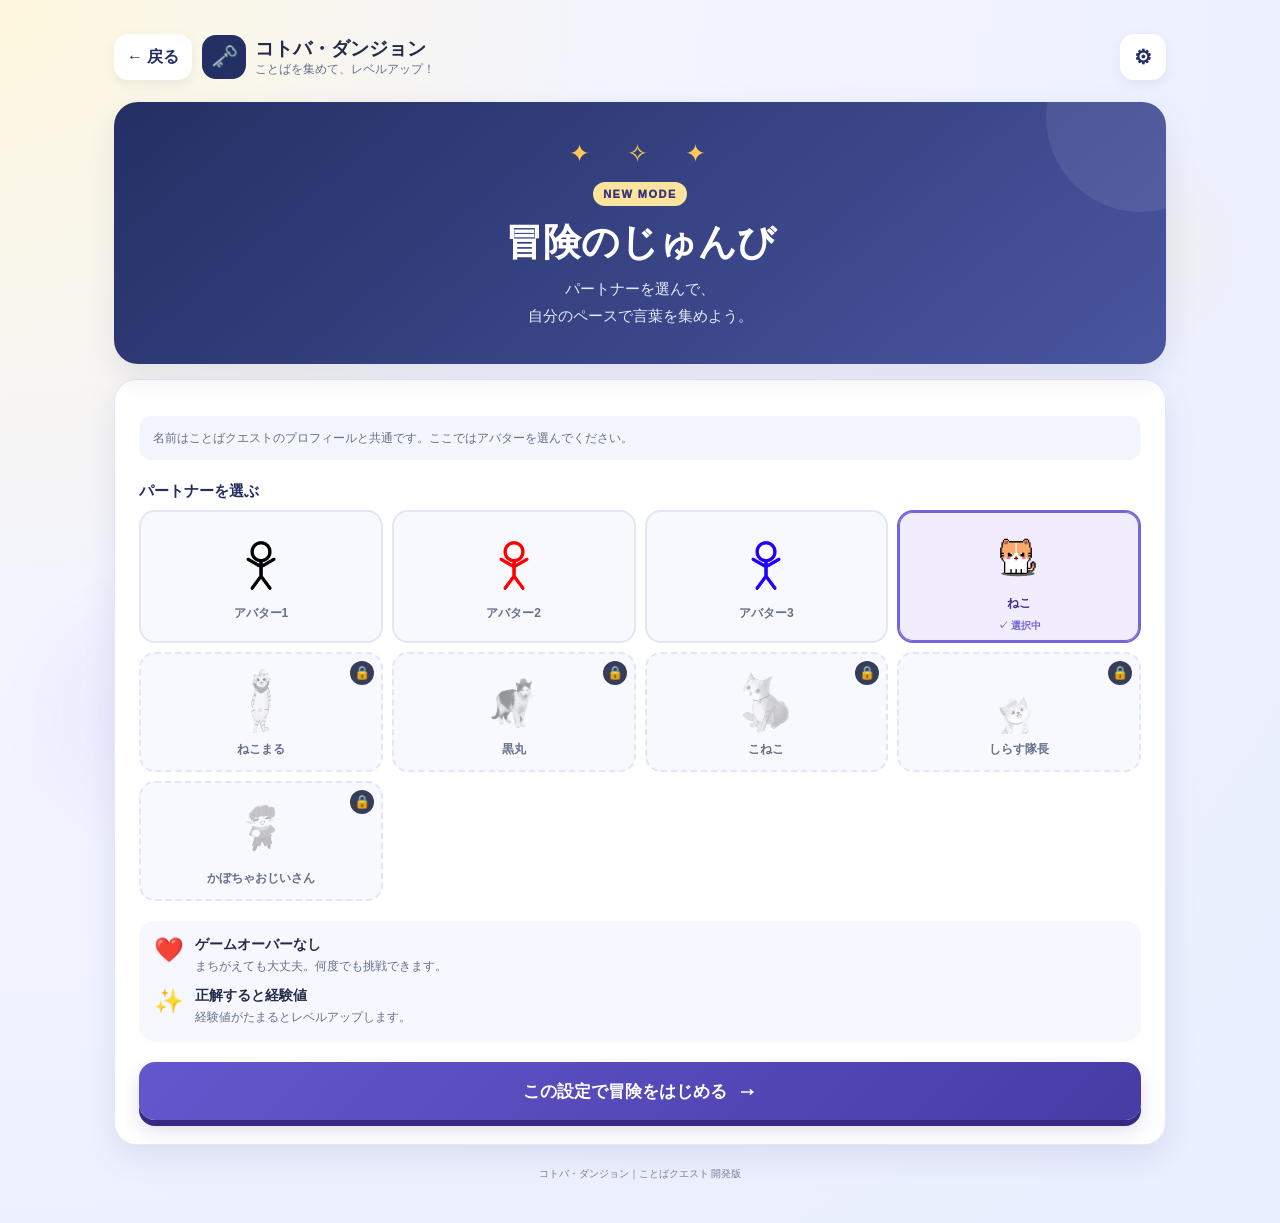
==== commit 3292235e: "Add files via upload" ====
--- a/kotoba-dungeon.html
+++ b/kotoba-dungeon.html
@@ -6,12 +6,13 @@
   <meta name="theme-color" content="#243064">
   <title>ことばクエスト 開発版｜コトバ・ダンジョン</title>
   <link rel="stylesheet" href="kotoba-dungeon.css?v=74">
+  <link rel="stylesheet" href="kotoba-dungeon-pixel-veta13.css?v=1">
+  <link rel="stylesheet" href="veta14-ui.css?v=2">
+  <link rel="stylesheet" href="veta14-dungeon.css?v=2">
   <link rel="stylesheet" href="browser-responsive.css?v=74">
   <link rel="stylesheet" href="daily-streak.css?v=108">
 </head>
 <body>
-</div>
-
   <main class="kd-app">
     <header class="kd-topbar">
       <button type="button" id="kdBackBtn" class="kd-back" aria-label="メイン画面へ戻る">← 戻る</button>
@@ -24,11 +25,10 @@
         <div class="kd-hero-stars" aria-hidden="true">✦　✧　✦</div>
         <span class="kd-pill">NEW MODE</span>
         <h1 id="kdSetupTitle">冒険のじゅんび</h1>
-        <p>名前とパートナーを決めて、<br>自分のペースで言葉を集めよう。</p>
+        <p>パートナーを選んで、<br>自分のペースで言葉を集めよう。</p>
       </div>
       <div class="kd-card">
-        <label class="kd-label" for="kdSetupName">冒険者の名前</label>
-        <input id="kdSetupName" class="kd-text-input" type="text" maxlength="12" placeholder="名前を入力（12文字まで）" autocomplete="nickname">
+        <p class="kd-rule-note">名前はことばクエストのプロフィールと共通です。ここではアバターを選んでください。</p>
         <div class="kd-label kd-label-spaced">パートナーを選ぶ</div>
         <div id="kdSetupAvatars" class="kd-avatar-grid" aria-label="アバター選択"></div>
         <div class="kd-rules-preview">
@@ -39,68 +39,77 @@
       </div>
     </section>
 
-    <section id="kdHomeScreen" class="kd-screen kd-hidden" aria-labelledby="kdHomeTitle">
-      <section class="kd-profile-hero">
-        <div class="kd-profile-avatar-wrap"><img id="kdHomeAvatar" class="kd-profile-avatar" alt="選択中のアバター"><span id="kdHomeOutfit" class="kd-avatar-outfit" aria-label="着せ替えなし"></span></div>
+    <section id="kdHomeScreen" class="kd-screen kd-hidden kd-pixel-home" aria-labelledby="kdHomeTitle">
+      <section class="kd-profile-hero" aria-label="冒険者のプロフィール">
+        <div class="kd-profile-thumbnail"><img id="kdHomePortrait" alt="選択したアバター"></div>
         <div class="kd-profile-info">
-          <div class="kd-eyebrow">YOUR PARTNER</div>
-          <h1 id="kdHomeTitle"><span id="kdHomeName">冒険者</span> さん</h1>
-          <div class="kd-level-line"><span class="kd-level-badge" id="kdHomeLevel">Lv.1</span><span id="kdHomeRank" class="kd-rank">ことばのたまご</span></div>
-          <div class="kd-exp-label"><span>レベル経験値</span><strong id="kdHomeExpText">0 / 50 EXP</strong></div>
-          <div class="kd-exp-track"><div id="kdHomeExpBar" class="kd-exp-bar"></div></div>
-          <small class="kd-total-exp">累計経験値 <b id="kdHomeTotalExp">0</b> EXP</small>
-        </div>
+          <h1 id="kdHomeTitle"><span id="kdHomeName">冒険者</span> さん <span id="kdHomeLevel" class="kd-level-badge">Lv.1</span></h1>
+          <div class="kd-exp-line"><span class="kd-exp-label">EXP</span><div class="kd-exp-track"><div id="kdHomeExpBar" class="kd-exp-bar"></div></div><strong id="kdHomeExpText">0 / 50 EXP</strong></div>
+          <small class="kd-total-exp"><span id="kdHomeRank">ことばのたまご</span> ／ 合計 <b id="kdHomeTotalExp">0</b> EXP</small>
+        </div>
+        <div class="kd-pixel-top-medal" aria-label="現在のメダル">🪙 <strong id="kdTopMedals">0</strong><small>枚</small></div>
+      </section>
+
+      <section class="kd-pixel-room" aria-label="選択中のアバターがいる冒険者のおへや">
+        <div class="kd-room-window" aria-hidden="true"><span>☁️</span><span>🏰</span></div>
+        <div class="kd-room-shelf" aria-hidden="true"><span>📗</span><span>📘</span><span>📕</span></div>
+        <div class="kd-room-lantern" aria-hidden="true">🏮</div>
+        <div class="kd-room-plant" aria-hidden="true">🌿</div>
+        <div class="kd-room-chest" aria-hidden="true">🧰</div>
+        <div class="kd-room-carpet" aria-hidden="true"></div>
+        <div class="kd-pixel-partner">
+          <span class="kd-partner-note" aria-hidden="true">♪</span>
+          <div class="kd-pixel-avatar-wrap">
+            <img id="kdHomeAvatar" class="kd-profile-avatar" alt="選択中のアバター">
+            <span id="kdHomeOutfit" class="kd-avatar-outfit" aria-label="着せ替えなし"></span>
+          </div>
+          <strong class="kd-partner-label">いっしょに冒険しよう！</strong>
+          <small id="kdEquippedOutfitLabel" class="kd-equipped-outfit-label">着せ替え：なし</small>
+        </div>
+        <div class="kd-friendship-card"><strong>なかよし度</strong><div id="kdHomeFriendshipHearts" class="kd-pixel-hearts" aria-label="なかよし度：5つ中1つ">♥ ♡ ♡ ♡ ♡</div><span>冒険レベル <b id="kdHomeBestLevel">1</b></span></div>
+      </section>
+
+      <section class="kd-next-task-card" aria-label="ダンジョンに挑戦">
+        <button type="button" id="kdStartChallengeBtn" class="kd-primary-button kd-start-button"><span aria-hidden="true">⚔️</span> ダンジョンに挑戦！ <span>▶</span></button>
+        <div class="kd-today-quest"><span class="kd-section-tag">今日のクエスト</span><span id="kdTaskLevelTag" class="kd-mini-badge">Lv.1〜2</span><strong id="kdTaskTitle">絵を見て、ことばを選ぼう</strong><p id="kdTaskDescription">絵やマークを見て、合う言葉を選びます。</p></div>
       </section>
 
       <section class="kd-collectibles-card" aria-label="メダルとガチャ">
-        <div class="kd-medal-summary">
-          <div class="kd-medal-emblem" aria-hidden="true">🏅</div>
-          <div class="kd-medal-text"><strong>メダル <span id="kdHomeMedals">0</span>枚</strong><small>全問正解で5枚、1問以上正解で1枚、全問不正解は0枚。</small></div>
-          <div class="kd-medal-next" id="kdMedalNextText">あと5枚でガチャ！</div>
-        </div>
-        <div class="kd-medal-progress" aria-label="メダルガチャまでの進み具合">
-          <div class="kd-medal-progress-label"><span>🎰 ガチャゲージ</span><strong id="kdMedalProgressLabel">0 / 5 枚</strong></div>
-          <div id="kdMedalSlots" class="kd-medal-slots" role="img" aria-label="メダル5枚でガチャ1回">
-            <span class="kd-medal-slot" aria-hidden="true">🏅</span><span class="kd-medal-slot" aria-hidden="true">🏅</span><span class="kd-medal-slot" aria-hidden="true">🏅</span><span class="kd-medal-slot" aria-hidden="true">🏅</span><span class="kd-medal-slot" aria-hidden="true">🏅</span>
-          </div>
-          <small class="kd-medal-progress-note">冒険クリアでメダルを集めよう！5枚で新しい仲間・着せ替えをゲット</small>
-        </div>
-        <div class="kd-collectibles-actions">
-          <button type="button" id="kdOpenCollectionBtn" class="kd-secondary-button">🎒 アバター・着せ替え</button>
-          <button type="button" id="kdGachaBtn" class="kd-gacha-button">🎁 メダル5枚でガチャ</button>
-        </div>
-      </section>
-
-      <section class="kd-next-task-card">
-        <div class="kd-card-topline"><span class="kd-section-tag">TODAY'S QUEST</span><span id="kdTaskLevelTag" class="kd-mini-badge">Lv.1〜2</span></div>
-        <h2 id="kdTaskTitle">絵を見て、ことばを選ぼう</h2>
-        <p id="kdTaskDescription">絵やマークを見て、合う言葉を選びます。</p>
-        <div class="kd-task-benefits"><span>⭐ 正解で EXP +10</span><span>🎁 クリアボーナス +10</span></div>
-        <button type="button" id="kdStartChallengeBtn" class="kd-primary-button kd-start-button">ダンジョンに挑戦 <span>▶</span></button>
-
-      </section>
-
-      <section class="kd-stats-grid">
+        <div class="kd-medal-meter">
+          <div class="kd-medal-summary"><div class="kd-medal-emblem" aria-hidden="true">🪙</div><div class="kd-medal-text"><strong>メダル <span id="kdHomeMedals">0</span>枚</strong></div><div class="kd-medal-next" id="kdMedalNextText">あと5枚でガチャ！</div></div>
+          <div class="kd-medal-progress"><div class="kd-medal-progress-label"><span>ガチャゲージ</span><strong id="kdMedalProgressLabel">0 / 5 枚</strong></div><div id="kdMedalSlots" class="kd-medal-slots" role="img" aria-label="メダル5枚でガチャ1回"><span class="kd-medal-slot" aria-hidden="true">★</span><span class="kd-medal-slot" aria-hidden="true">★</span><span class="kd-medal-slot" aria-hidden="true">★</span><span class="kd-medal-slot" aria-hidden="true">★</span><span class="kd-medal-slot" aria-hidden="true">★</span></div></div>
+        </div>
+        <div class="kd-collectibles-actions kd-gacha-actions"><button type="button" id="kdGachaBtn" class="kd-gacha-button">🎁 1回ガチャ｜5枚</button><button type="button" id="kdGacha10Btn" class="kd-gacha-button kd-gacha-ten">🌟 10連ガチャ｜50枚</button></div>
+      </section>
+
+      <nav class="kd-pixel-menu" aria-label="冒険のメニュー">
+        <button type="button" id="kdOpenTrainingRecordsBtn" class="kd-pixel-menu-btn"><span aria-hidden="true">📋</span><strong>トレーニング<br>記録</strong></button>
+        <button type="button" id="kdOpenCollectionBtn" class="kd-pixel-menu-btn"><span aria-hidden="true">👕</span><strong>アバター<br>着せ替え</strong></button>
+        <button type="button" id="kdShowHistoryBtn" class="kd-pixel-menu-btn"><span aria-hidden="true">📖</span><strong>さいきんの<br>冒険</strong></button>
+      </nav>
+      <div class="kd-pixel-bottom"><button type="button" id="kdHomeBottomBtn" class="kd-pixel-home-btn">🏠 ホーム</button><span class="kd-pixel-current-label">⚔️ コトバ・ダンジョン</span><button type="button" id="kdOpenSettingsBtn" class="kd-pixel-settings-btn">⚙ 設定</button></div>
+
+      <section class="kd-stats-grid" aria-label="冒険の成績">
         <div class="kd-stat-card"><span>🏆</span><strong id="kdHomeClears">0</strong><small>クリア回数</small></div>
         <div class="kd-stat-card"><span>✅</span><strong id="kdHomeCorrectRate">—</strong><small>平均正答率</small></div>
-        <div class="kd-stat-card"><span>🌱</span><strong id="kdHomeBestLevel">1</strong><small>現在のレベル</small></div>
-      </section>
-
-      <div class="kd-home-actions">
-        <button type="button" id="kdOpenSettingsBtn" class="kd-secondary-button">👤 名前・アバター・ルール設定</button>
-        <button type="button" id="kdShowHistoryBtn" class="kd-secondary-button">📚 さいきんの冒険</button>
-      </div>
+      </section>
 
       <section id="kdCollectionPanel" class="kd-card kd-collection-panel kd-hidden" aria-labelledby="kdCollectionTitle">
         <div class="kd-card-heading"><h2 id="kdCollectionTitle">🎒 コレクション</h2><button type="button" id="kdCloseCollectionBtn" class="kd-small-button">閉じる</button></div>
         <p class="kd-collection-help">持っているアバターや着せ替えを選ぶと、すぐに装備できます。</p>
         <h3 class="kd-collection-heading">アバター</h3><div id="kdCollectionAvatars" class="kd-collection-grid"></div>
         <h3 class="kd-collection-heading">着せ替え</h3><div id="kdCollectionOutfits" class="kd-outfit-grid"></div>
+        <h3 class="kd-collection-heading">宝物コレクション</h3><div id="kdCollectionTreasures" class="kd-outfit-grid"></div>
+        <p class="kd-collection-help">重複した景品は星のかけらになります。現在：<strong id="kdStarShards">0</strong>個</p>
       </section>
 
       <section id="kdHistoryPanel" class="kd-card kd-hidden">
         <div class="kd-card-heading"><h2>さいきんの冒険</h2><button type="button" id="kdCloseHistoryBtn" class="kd-small-button">閉じる</button></div>
         <div id="kdHistoryList" class="kd-history-list"></div>
+      </section>
+      <section id="kdTrainingRecordsPanel" class="kd-card kd-hidden" aria-labelledby="kdTrainingRecordsTitle">
+        <div class="kd-card-heading"><h2 id="kdTrainingRecordsTitle">📋 トレーニング記録</h2><button type="button" id="kdCloseTrainingRecordsBtn" class="kd-small-button">閉じる</button></div>
+        <p class="kd-collection-help">この端末に保存されている直近の記録です。</p><div id="kdTrainingRecordsList" class="kd-history-list"></div>
       </section>
     </section>
 
@@ -123,7 +132,7 @@
       </div>
       <div class="kd-card kd-danger-card">
         <h2>🔄 最初からやり直す</h2>
-        <p>このモードの名前、アバター、レベル、経験値、クリア記録、ルール設定を初期化します。ほかのトレーニングの記録は削除されません。</p>
+        <p>このモードのアバター、レベル、経験値、メダル、クリア記録を初期化します。共有プロフィールの名前やほかのトレーニング記録は消えません。</p>
         <button type="button" id="kdResetBtn" class="kd-danger-button">コトバ・ダンジョンのデータを初期化</button>
       </div>
     </section>
@@ -189,27 +198,34 @@
 
     <div id="kdGachaOverlay" class="kd-gacha-overlay kd-hidden" role="dialog" aria-modal="true" aria-labelledby="kdGachaTitle">
       <div id="kdGachaDialog" class="kd-gacha-dialog">
-        <div class="kd-gacha-rays" aria-hidden="true">✦ ✧ ✦ ✧ ✦</div>
-        <span class="kd-pill">MEDAL GACHA</span>
+        <div class="kd-gacha-rays" aria-hidden="true">✦ 💎 ✧ ⭐ ✧ 💎 ✦</div>
+        <div class="kd-gacha-banner"><span>⚔️ コトバ・ダンジョン</span><strong id="kdGachaOwnedMedals">🪙 0枚</strong></div>
+        <span class="kd-pill">✦ PIXEL FANTASY GACHA ✦</span>
+        <p class="kd-gacha-pool-note">アバター・衣装・宝物が登場！</p>
         <span id="kdGachaRarityBadge" class="kd-gacha-rarity-badge">✨ NEW ITEM</span>
         <h2 id="kdGachaTitle">ガチャの結果！</h2>
+        <div class="kd-gacha-chest" aria-hidden="true"><span>✧</span> 🎁 <span>✧</span><small>魔法の宝箱</small></div>
         <div id="kdGachaRewardVisual" class="kd-gacha-reward-visual"><span>🎁</span></div>
         <strong id="kdGachaRewardName" class="kd-gacha-reward-name">新しいアイテム</strong>
         <p id="kdGachaRewardDescription" class="kd-gacha-reward-description">新しい仲間がコレクションに加わりました。</p>
+        <button type="button" id="kdGachaSkipBtn" class="kd-secondary-button kd-hidden">演出をスキップ ▶▶</button>
         <button type="button" id="kdGachaEquipBtn" class="kd-primary-button">装備する</button>
         <button type="button" id="kdGachaCloseBtn" class="kd-secondary-button">あとで装備する</button>
+        <div class="kd-gacha-again-row"><button type="button" id="kdGachaAgainBtn" class="kd-secondary-button kd-hidden">🎁 もう1回ひく（5枚）</button><button type="button" id="kdGachaAgain10Btn" class="kd-secondary-button kd-hidden">🌟 10連をひく（50枚）</button></div>
       </div>
     </div>
 
     <div id="kdToast" class="kd-toast" aria-live="polite"></div>
     <footer class="kd-footer">コトバ・ダンジョン｜ことばクエスト 開発版</footer>
   </main>
-  <audio id="kdBgmAudio" preload="auto" loop playsinline src="sounds/user-bgm.mp3" style="display:none"></audio>
+  <audio id="kdBgmAudio" preload="none" loop playsinline src="sounds/user-bgm.mp3" style="display:none"></audio>
   <script src="daily-streak.js?v=108"></script>
-  <script src="user-profile.js?v=veta2"></script>
-  <script src="adaptive-learning.js?v=veta1"></script>
-  <script src="unified-learning-veta1.js?v=veta2"></script>
+  <script src="user-profile.js?v=veta16-profile"></script>
+  <script src="learning-mode-veta12.js?v=1"></script>
+  <script src="adaptive-learning.js?v=veta12"></script>
+  <script src="unified-learning-veta1.js?v=veta12"></script>
   <script src="kotoba-sound-pack-v2.js?v=2"></script>
-  <script src="kotoba-dungeon.js?v=veta2"></script>
+  <script src="veta14-theme-sync.js?v=1"></script>
+  <script src="kotoba-dungeon.js?v=veta16-profile"></script>
 </body>
 </html>
